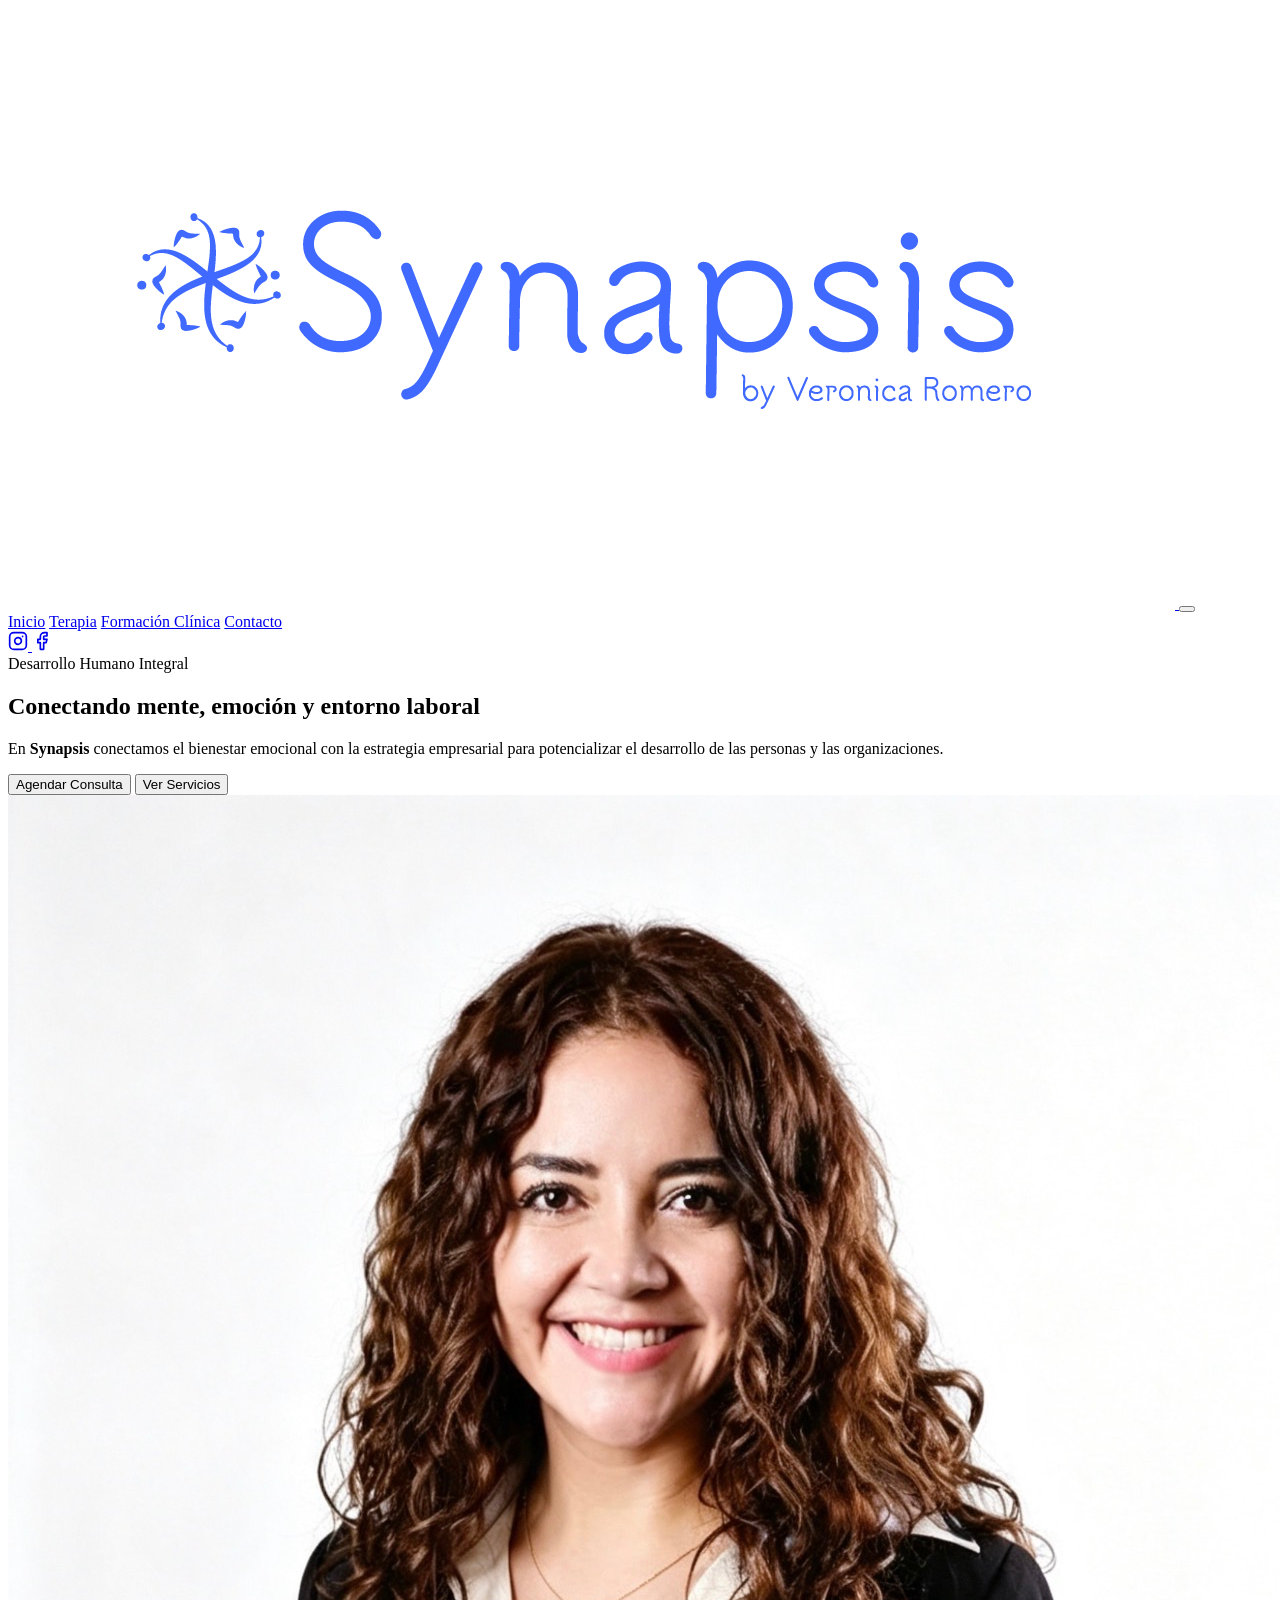
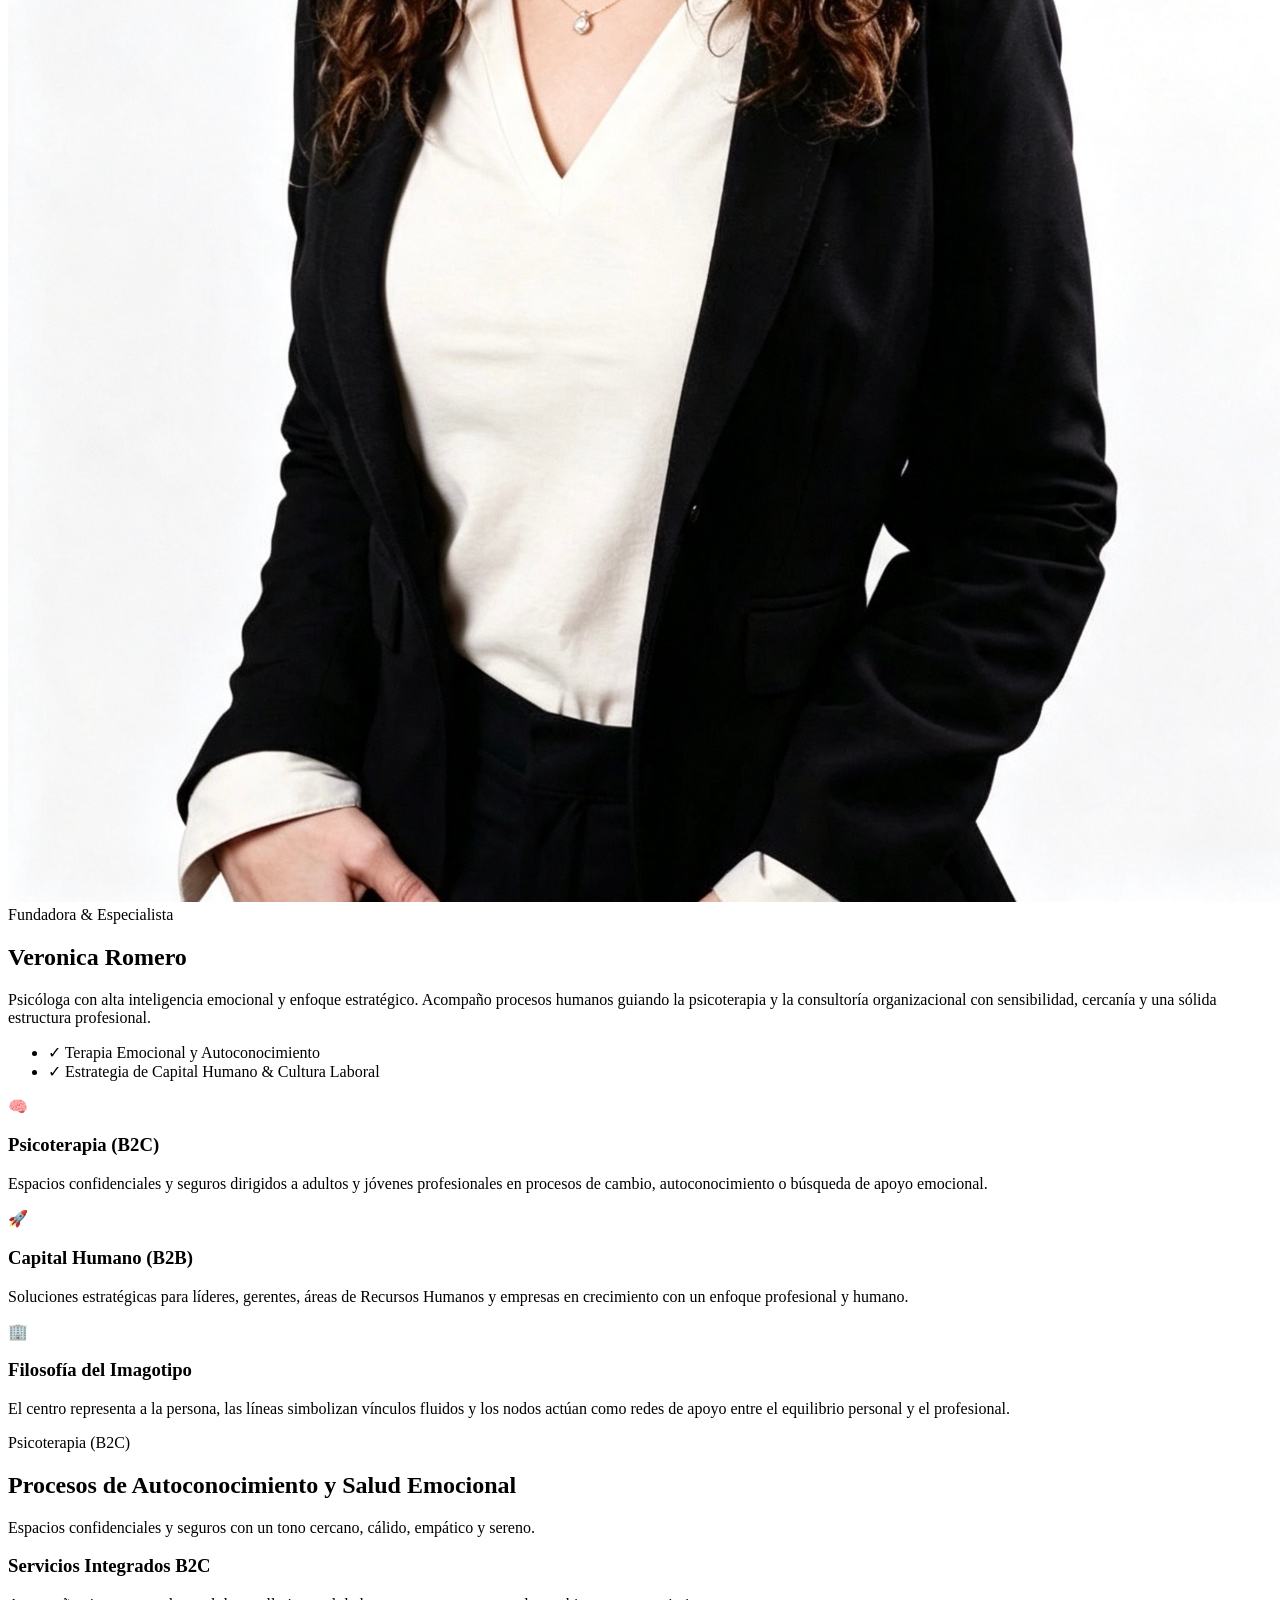
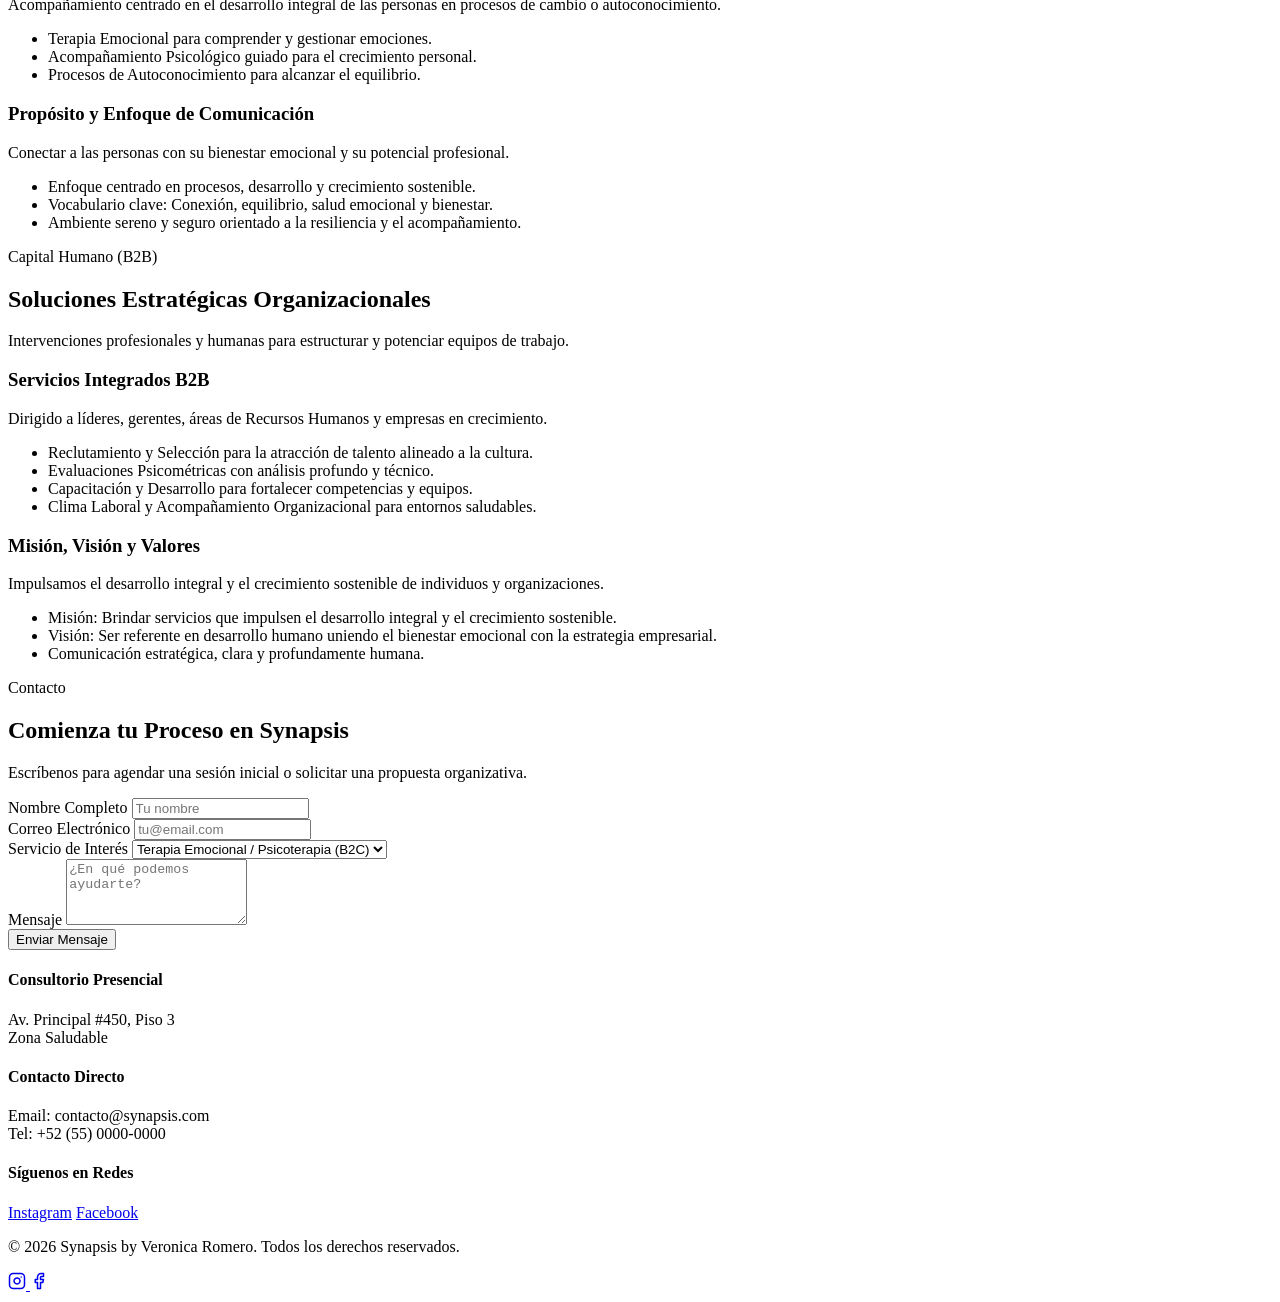
==== index.html @ 5d47bf12 "index.html V2.0" ====
<!DOCTYPE html>
<html lang="es">
<head>
  <meta charset="UTF-8">
  <meta name="viewport" content="width=device-width, initial-scale=1.0">
  <title>Synapsis by Veronica Romero | Psicología & Desarrollo Integral</title>
  <link rel="stylesheet" href="./css/styles.css">
  <link rel="preconnect" href="https://fonts.googleapis.com">
  <link rel="preconnect" href="https://fonts.gstatic.com" crossorigin>
  <link href="https://fonts.googleapis.com/css2?family=Plus+Jakarta+Sans:ital,wght@0,300;0,400;0,500;0,600;0,700;1,400&display=swap" rel="stylesheet">
</head>
<body>

  <!-- Header & Navigation -->
  <header class="navbar">
    <div class="container nav-container">
      <a href="#inicio" class="logo" data-page="inicio">
        <img src="Synapsis Logo.png" alt="Synapsis by Veronica Romero" class="logo-img">
      </a>

      <button class="menu-toggle" id="menuToggle" aria-label="Abrir Menú" aria-expanded="false">
        <span></span>
        <span></span>
        <span></span>
      </button>

      <nav class="nav-menu" id="navMenu">
        <a href="#inicio" class="nav-link active" data-page="inicio">Inicio</a>
        <a href="#terapia" class="nav-link" data-page="terapia">Terapia</a>
        <a href="#formacion-clinica" class="nav-link" data-page="formacion-clinica">Formación Clínica</a>
        <a href="#contacto" class="nav-link" data-page="contacto">Contacto</a>
      </nav>

      <div class="social-links">
        <a href="https://instagram.com" target="_blank" rel="noopener" aria-label="Instagram">
          <svg viewBox="0 0 24 24" width="20" height="20" stroke="currentColor" stroke-width="2" fill="none" stroke-linecap="round" stroke-linejoin="round"><rect x="2" y="2" width="20" height="20" rx="5" ry="5"></rect><path d="M16 11.37A4 4 0 1 1 12.63 8 4 4 0 0 1 16 11.37z"></path><line x1="17.5" y1="6.5" x2="17.51" y2="6.5"></line></svg>
        </a>
        <a href="https://facebook.com" target="_blank" rel="noopener" aria-label="Facebook">
          <svg viewBox="0 0 24 24" width="20" height="20" stroke="currentColor" stroke-width="2" fill="none" stroke-linecap="round" stroke-linejoin="round"><path d="M18 2h-3a5 5 0 0 0-5 5v3H7v4h3v8h4v-8h3l1-4h-4V7a1 1 0 0 1 1-1h3z"></path></svg>
        </a>
      </div>
    </div>
  </header>

  <main class="content-wrapper">

    <!-- HOME / INICIO -->
    <section id="inicio" class="page-section active">
      <div class="hero">
        <div class="container hero-content">
          <span class="badge">Desarrollo Humano Integral</span>
          <h1>Conectando mente, emoción y entorno laboral</h1>
          <p class="hero-subtext">
            En <strong>Synapsis</strong> conectamos el bienestar emocional con la estrategia empresarial para potencializar el desarrollo de las personas y las organizaciones.
          </p>
          <div class="hero-actions">
            <button class="btn btn-primary nav-trigger" data-page="contacto">Agendar Consulta</button>
            <button class="btn btn-secondary nav-trigger" data-page="terapia">Ver Servicios</button>
          </div>
        </div>
      </div>

      <!-- PROFILE CARD SECTION -->
      <div class="container profile-section">
        <div class="profile-card">
          <div class="profile-img-container">
            <img src="IMG_4152.jpg" alt="Veronica Romero - Founder & Psychologist" class="profile-img">
          </div>
          <div class="profile-info">
            <span class="profile-title">Fundadora & Especialista</span>
            <h2>Veronica Romero</h2>
            <p class="profile-bio">
              Psicóloga con alta inteligencia emocional y enfoque estratégico. Acompaño procesos humanos guiando la psicoterapia y la consultoría organizacional con sensibilidad, cercanía y una sólida estructura profesional.
            </p>
            <ul class="profile-highlights">
              <li><span class="check-icon">✓</span> Terapia Emocional y Autoconocimiento</li>
              <li><span class="check-icon">✓</span> Estrategia de Capital Humano & Cultura Laboral</li>
            </ul>
          </div>
        </div>
      </div>

      <div class="container feature-grid">
        <div class="card">
          <div class="card-icon">🧠</div>
          <h3>Psicoterapia (B2C)</h3>
          <p>Espacios confidenciales y seguros dirigidos a adultos y jóvenes profesionales en procesos de cambio, autoconocimiento o búsqueda de apoyo emocional.</p>
        </div>
        <div class="card">
          <div class="card-icon">🚀</div>
          <h3>Capital Humano (B2B)</h3>
          <p>Soluciones estratégicas para líderes, gerentes, áreas de Recursos Humanos y empresas en crecimiento con un enfoque profesional y humano.</p>
        </div>
        <div class="card">
          <div class="card-icon">🏢</div>
          <h3>Filosofía del Imagotipo</h3>
          <p>El centro representa a la persona, las líneas simbolizan vínculos fluidos y los nodos actúan como redes de apoyo entre el equilibrio personal y el profesional.</p>
        </div>
      </div>
    </section>

    <!-- TERAPIA -->
    <section id="terapia" class="page-section">
      <div class="container">
        <div class="section-header">
          <span class="badge">Psicoterapia (B2C)</span>
          <h2>Procesos de Autoconocimiento y Salud Emocional</h2>
          <p>Espacios confidenciales y seguros con un tono cercano, cálido, empático y sereno.</p>
        </div>

        <div class="services-list">
          <article class="service-card">
            <h3>Servicios Integrados B2C</h3>
            <p>Acompañamiento centrado en el desarrollo integral de las personas en procesos de cambio o autoconocimiento.</p>
            <ul>
              <li>Terapia Emocional para comprender y gestionar emociones.</li>
              <li>Acompañamiento Psicológico guiado para el crecimiento personal.</li>
              <li>Procesos de Autoconocimiento para alcanzar el equilibrio.</li>
            </ul>
          </article>

          <article class="service-card">
            <h3>Propósito y Enfoque de Comunicación</h3>
            <p>Conectar a las personas con su bienestar emocional y su potencial profesional.</p>
            <ul>
              <li>Enfoque centrado en procesos, desarrollo y crecimiento sostenible.</li>
              <li>Vocabulario clave: Conexión, equilibrio, salud emocional y bienestar.</li>
              <li>Ambiente sereno y seguro orientado a la resiliencia y el acompañamiento.</li>
            </ul>
          </article>
        </div>
      </div>
    </section>

    <!-- FORMACIÓN CLÍNICA -->
    <section id="formacion-clinica" class="page-section">
      <div class="container">
        <div class="section-header">
          <span class="badge">Capital Humano (B2B)</span>
          <h2>Soluciones Estratégicas Organizacionales</h2>
          <p>Intervenciones profesionales y humanas para estructurar y potenciar equipos de trabajo.</p>
        </div>

        <div class="grid-2">
          <div class="info-box">
            <h3>Servicios Integrados B2B</h3>
            <p>Dirigido a líderes, gerentes, áreas de Recursos Humanos y empresas en crecimiento.</p>
            <ul class="check-list">
              <li>Reclutamiento y Selección para la atracción de talento alineado a la cultura.</li>
              <li>Evaluaciones Psicométricas con análisis profundo y técnico.</li>
              <li>Capacitación y Desarrollo para fortalecer competencias y equipos.</li>
              <li>Clima Laboral y Acompañamiento Organizacional para entornos saludables.</li>
            </ul>
          </div>

          <div class="info-box">
            <h3>Misión, Visión y Valores</h3>
            <p>Impulsamos el desarrollo integral y el crecimiento sostenible de individuos y organizaciones.</p>
            <ul class="check-list">
              <li>Misión: Brindar servicios que impulsen el desarrollo integral y el crecimiento sostenible.</li>
              <li>Visión: Ser referente en desarrollo humano uniendo el bienestar emocional con la estrategia empresarial.</li>
              <li>Comunicación estratégica, clara y profundamente humana.</li>
            </ul>
          </div>
        </div>
      </div>
    </section>

    <!-- CONTACTO -->
    <section id="contacto" class="page-section">
      <div class="container">
        <div class="section-header">
          <span class="badge">Contacto</span>
          <h2>Comienza tu Proceso en Synapsis</h2>
          <p>Escríbenos para agendar una sesión inicial o solicitar una propuesta organizativa.</p>
        </div>

        <div class="contact-grid">
          <form class="contact-form" id="contactForm">
            <div class="form-group">
              <label for="name">Nombre Completo</label>
              <input type="text" id="name" required placeholder="Tu nombre">
            </div>
            <div class="form-group">
              <label for="email">Correo Electrónico</label>
              <input type="email" id="email" required placeholder="tu@email.com">
            </div>
            <div class="form-group">
              <label for="service">Servicio de Interés</label>
              <select id="service">
                <option value="terapia-emocional">Terapia Emocional / Psicoterapia (B2C)</option>
                <option value="acompanamiento-psicologico">Acompañamiento Psicológico</option>
                <option value="capital-humano">Capital Humano & Servicios B2B</option>
                <option value="capacitacion-desarrollo">Capacitación y Desarrollo</option>
              </select>
            </div>
            <div class="form-group">
              <label for="message">Mensaje</label>
              <textarea id="message" rows="4" required placeholder="¿En qué podemos ayudarte?"></textarea>
            </div>
            <button type="submit" class="btn btn-primary full-width">Enviar Mensaje</button>
            <div class="form-feedback" id="formFeedback"></div>
          </form>

          <div class="contact-info">
            <div class="info-card">
              <h4>Consultorio Presencial</h4>
              <p>Av. Principal #450, Piso 3<br>Zona Saludable</p>
            </div>
            <div class="info-card">
              <h4>Contacto Directo</h4>
              <p>Email: contacto@synapsis.com<br>Tel: +52 (55) 0000-0000</p>
            </div>
            <div class="info-card">
              <h4>Síguenos en Redes</h4>
              <div class="social-links-inline">
                <a href="https://instagram.com" target="_blank" rel="noopener">Instagram</a>
                <a href="https://facebook.com" target="_blank" rel="noopener">Facebook</a>
              </div>
            </div>
          </div>
        </div>
      </div>
    </section>

  </main>

  <!-- Footer -->
  <footer class="footer">
    <div class="container footer-content">
      <p>&copy; 2026 Synapsis by Veronica Romero. Todos los derechos reservados.</p>
      <div class="social-links">
        <a href="https://instagram.com" target="_blank" rel="noopener" aria-label="Instagram">
          <svg viewBox="0 0 24 24" width="18" height="18" stroke="currentColor" stroke-width="2" fill="none" stroke-linecap="round" stroke-linejoin="round"><rect x="2" y="2" width="20" height="20" rx="5" ry="5"></rect><path d="M16 11.37A4 4 0 1 1 12.63 8 4 4 0 0 1 16 11.37z"></path><line x1="17.5" y1="6.5" x2="17.51" y2="6.5"></line></svg>
        </a>
        <a href="https://facebook.com" target="_blank" rel="noopener" aria-label="Facebook">
          <svg viewBox="0 0 24 24" width="18" height="18" stroke="currentColor" stroke-width="2" fill="none" stroke-linecap="round" stroke-linejoin="round"><path d="M18 2h-3a5 5 0 0 0-5 5v3H7v4h3v8h4v-8h3l1-4h-4V7a1 1 0 0 1 1-1h3z"></path></svg>
        </a>
      </div>
    </div>
  </footer>

  <script src="script.js"></script>
</body>
</html>
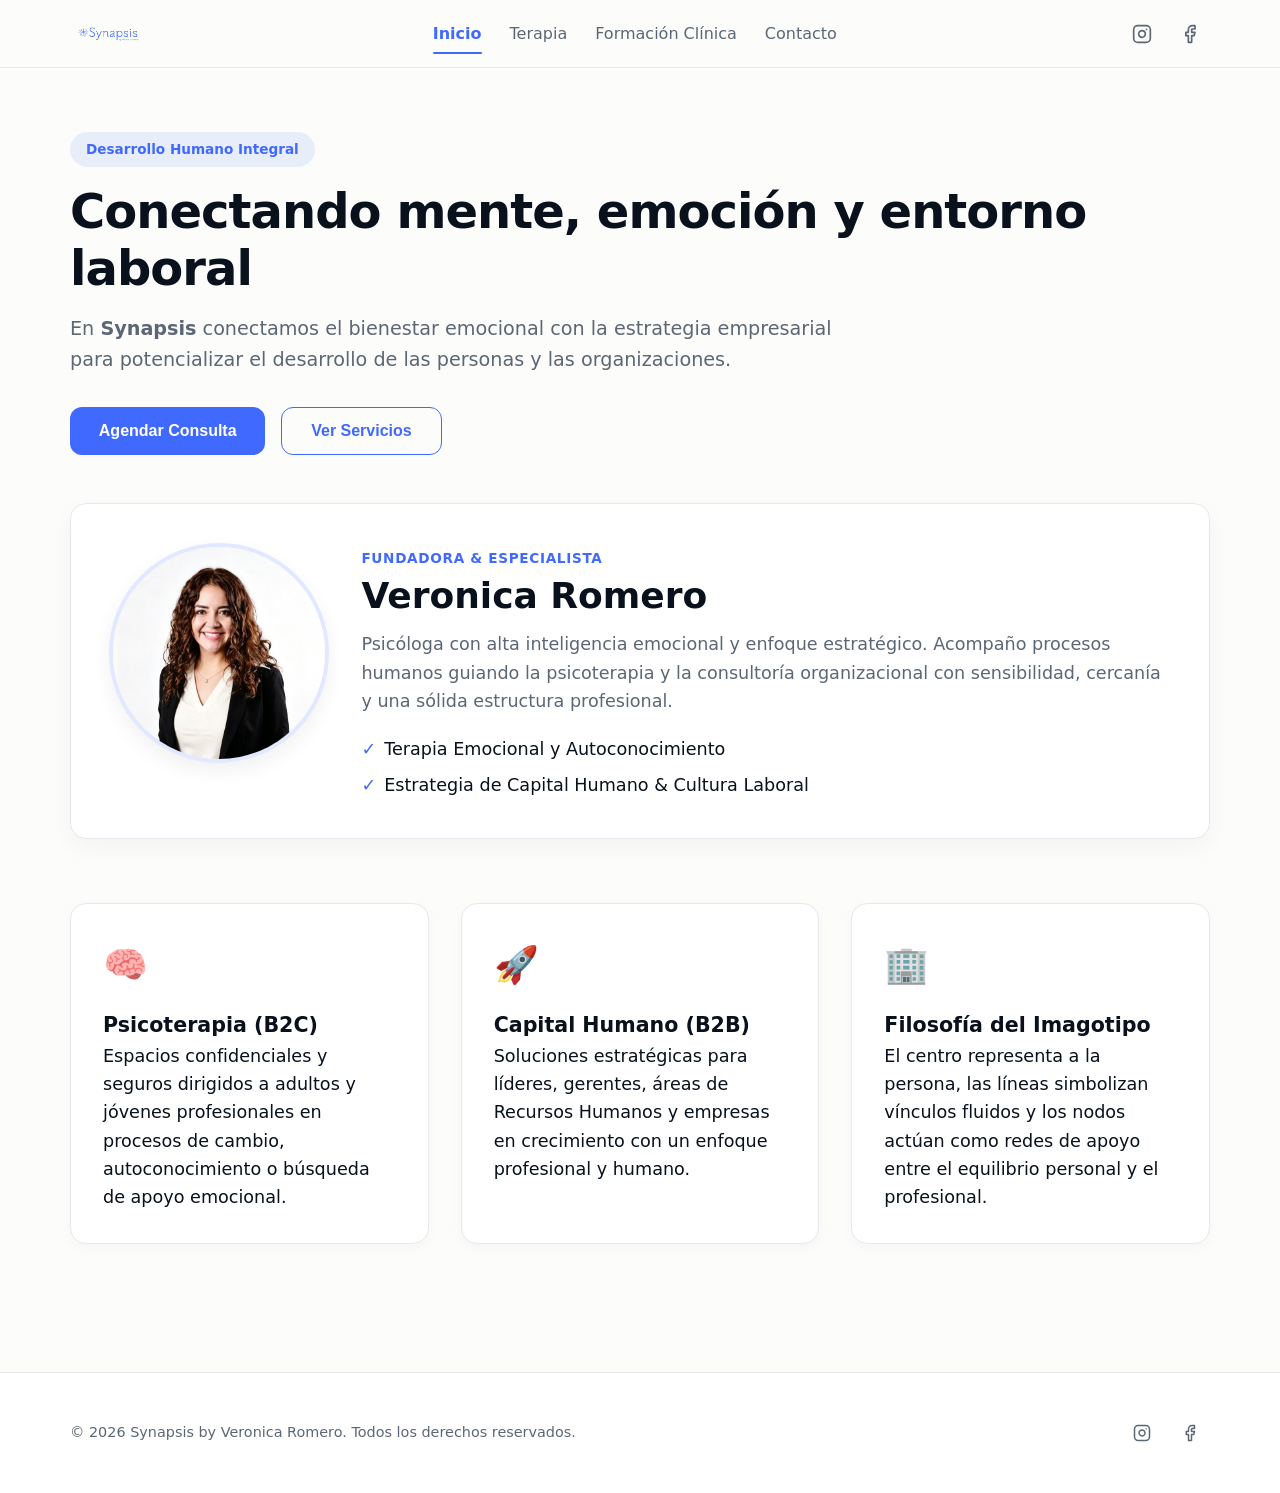
==== commit fce8e406: "index.html V2.1" ====
--- a/index.html
+++ b/index.html
@@ -4,7 +4,7 @@
   <meta charset="UTF-8">
   <meta name="viewport" content="width=device-width, initial-scale=1.0">
   <title>Synapsis by Veronica Romero | Psicología & Desarrollo Integral</title>
-  <link rel="stylesheet" href="./css/styles.css">
+  <link rel="stylesheet" href="styles.css">
   <link rel="preconnect" href="https://fonts.googleapis.com">
   <link rel="preconnect" href="https://fonts.gstatic.com" crossorigin>
   <link href="https://fonts.googleapis.com/css2?family=Plus+Jakarta+Sans:ital,wght@0,300;0,400;0,500;0,600;0,700;1,400&display=swap" rel="stylesheet">
@@ -15,7 +15,7 @@
   <header class="navbar">
     <div class="container nav-container">
       <a href="#inicio" class="logo" data-page="inicio">
-        <img src="Synapsis Logo.png" alt="Synapsis by Veronica Romero" class="logo-img">
+        <img src="./Synapsis Logo.png" alt="Synapsis by Veronica Romero" class="logo-img">
       </a>
 
       <button class="menu-toggle" id="menuToggle" aria-label="Abrir Menú" aria-expanded="false">
--- a/styles.css
+++ b/styles.css
@@ -0,0 +1,548 @@
+:root {
+  /* Brand Palette from Identity Manual & Logo */
+  --color-primary: #4069FF;        /* Light Royal Blue */
+  --color-primary-hover: #2B50E0;
+  --color-secondary: #8FA8FF;      /* Azul Sereno */
+  --color-accent: #FF5B6D;         /* Coral Humano */
+  --bg-main: #FCFCFA;             /* Blanco Marfil Suave */
+  --bg-surface: #FFFFFF;
+  --text-dark: #08111C;           /* Navy Profundo */
+  --text-muted: #5C6775;
+  --border-light: #E6E8EC;
+  
+  --radius-sm: 8px;
+  --radius-md: 12px;
+  --radius-lg: 16px;
+  --transition: all 0.3s cubic-bezier(0.4, 0, 0.2, 1);
+
+  /* Fluid Typography & Spacing */
+  --space-sm: clamp(0.75rem, 2vw, 1rem);
+  --space-md: clamp(1.25rem, 3vw, 2rem);
+  --space-lg: clamp(2rem, 5vw, 4rem);
+  --font-h1: clamp(1.85rem, 4vw + 1rem, 3rem);
+  --font-h2: clamp(1.5rem, 3vw + 0.5rem, 2.25rem);
+  --font-body: clamp(0.95rem, 1vw + 0.5rem, 1.1rem);
+}
+
+* {
+  box-sizing: border-box;
+  margin: 0;
+  padding: 0;
+}
+
+html {
+  scroll-behavior: smooth;
+  -webkit-text-size-adjust: 100%;
+}
+
+body {
+  font-family: 'Plus Jakarta Sans', system-ui, -apple-system, sans-serif;
+  background-color: var(--bg-main);
+  color: var(--text-dark);
+  font-size: var(--font-body);
+  line-height: 1.6;
+  overflow-x: hidden;
+}
+
+.container {
+  width: min(90%, 1140px);
+  margin-inline: auto;
+}
+
+/* Navbar & Brand Header */
+.navbar {
+  position: sticky;
+  top: 0;
+  background-color: rgba(252, 252, 250, 0.94);
+  backdrop-filter: blur(12px);
+  -webkit-backdrop-filter: blur(12px);
+  border-bottom: 1px solid var(--border-light);
+  z-index: 1000;
+  padding: 0.85rem 0;
+}
+
+.nav-container {
+  display: flex;
+  align-items: center;
+  justify-content: space-between;
+  gap: 1rem;
+}
+
+.logo {
+  display: flex;
+  align-items: center;
+  text-decoration: none;
+}
+
+.logo-img {
+  height: 40px;
+  width: auto;
+  object-fit: contain;
+  transition: var(--transition);
+}
+
+.logo-img:hover {
+  opacity: 0.9;
+}
+
+.nav-menu {
+  display: flex;
+  gap: 1.75rem;
+}
+
+.nav-link {
+  text-decoration: none;
+  color: var(--text-muted);
+  font-weight: 500;
+  font-size: 1rem;
+  padding: 0.25rem 0;
+  transition: var(--transition);
+  position: relative;
+}
+
+.nav-link:hover,
+.nav-link.active {
+  color: var(--color-primary);
+  font-weight: 600;
+}
+
+.nav-link.active::after {
+  content: '';
+  position: absolute;
+  bottom: -4px;
+  left: 0;
+  width: 100%;
+  height: 2px;
+  background-color: var(--color-primary);
+  border-radius: 2px;
+}
+
+.social-links {
+  display: flex;
+  align-items: center;
+  gap: 0.5rem;
+}
+
+.social-links a {
+  display: inline-flex;
+  align-items: center;
+  justify-content: center;
+  min-width: 40px;
+  min-height: 40px;
+  color: var(--text-muted);
+  border-radius: 50%;
+  transition: var(--transition);
+}
+
+.social-links a:hover {
+  color: var(--color-primary);
+  background-color: rgba(64, 105, 255, 0.08);
+}
+
+/* Mobile Hamburger Toggle */
+.menu-toggle {
+  display: none;
+  flex-direction: column;
+  justify-content: center;
+  gap: 5px;
+  min-width: 44px;
+  min-height: 44px;
+  background: none;
+  border: none;
+  cursor: pointer;
+  padding: 8px;
+  border-radius: var(--radius-sm);
+  z-index: 1001;
+  margin-left: auto; /* Pushes the menu toggle to the far right */
+}
+
+.menu-toggle span {
+  width: 22px;
+  height: 2px;
+  background-color: var(--text-dark);
+  transition: var(--transition);
+}
+
+.menu-toggle.open span:nth-child(1) {
+  transform: translateY(7px) rotate(45deg);
+}
+
+.menu-toggle.open span:nth-child(2) {
+  opacity: 0;
+}
+
+.menu-toggle.open span:nth-child(3) {
+  transform: translateY(-7px) rotate(-45deg);
+}
+
+/* Single Page Sections Switch */
+.page-section {
+  display: none;
+  padding: var(--space-lg) 0;
+  animation: fadeIn 0.4s cubic-bezier(0.4, 0, 0.2, 1) forwards;
+}
+
+.page-section.active {
+  display: block;
+}
+
+@keyframes fadeIn {
+  from { opacity: 0; transform: translateY(12px); }
+  to { opacity: 1; transform: translateY(0); }
+}
+
+/* Hero & Badges */
+.badge {
+  display: inline-block;
+  background-color: rgba(64, 105, 255, 0.1);
+  color: var(--color-primary);
+  font-size: 0.85rem;
+  font-weight: 600;
+  padding: 0.4rem 1rem;
+  border-radius: 20px;
+  margin-bottom: 1rem;
+}
+
+h1 {
+  font-size: var(--font-h1);
+  line-height: 1.2;
+  margin-bottom: 1rem;
+  color: var(--text-dark);
+  letter-spacing: -0.02em;
+}
+
+h2 {
+  font-size: var(--font-h2);
+  line-height: 1.25;
+  margin-bottom: 0.5rem;
+  color: var(--text-dark);
+}
+
+.hero-subtext {
+  font-size: clamp(1rem, 1.5vw, 1.2rem);
+  color: var(--text-muted);
+  max-width: 65ch;
+  margin-bottom: 2rem;
+}
+
+.hero-actions {
+  display: flex;
+  gap: 1rem;
+  flex-wrap: wrap;
+}
+
+/* Action Buttons */
+.btn {
+  display: inline-flex;
+  align-items: center;
+  justify-content: center;
+  min-height: 48px;
+  padding: 0.8rem 1.8rem;
+  border-radius: var(--radius-md);
+  font-weight: 600;
+  font-size: 1rem;
+  cursor: pointer;
+  border: none;
+  transition: var(--transition);
+  text-decoration: none;
+}
+
+.btn-primary {
+  background-color: var(--color-primary);
+  color: #FFFFFF;
+}
+
+.btn-primary:hover {
+  background-color: var(--color-primary-hover);
+  transform: translateY(-2px);
+  box-shadow: 0 6px 16px rgba(64, 105, 255, 0.25);
+}
+
+.btn-secondary {
+  background-color: transparent;
+  color: var(--color-primary);
+  border: 1.5px solid var(--color-primary);
+}
+
+.btn-secondary:hover {
+  background-color: rgba(64, 105, 255, 0.08);
+}
+
+/* Profile Card Styling */
+.profile-section {
+  margin-top: 3rem;
+}
+
+.profile-card {
+  background: var(--bg-surface);
+  border: 1px solid var(--border-light);
+  border-radius: var(--radius-lg);
+  padding: clamp(1.5rem, 3vw, 2.5rem);
+  display: flex;
+  flex-direction: column;
+  align-items: center;
+  gap: 2rem;
+  box-shadow: 0 8px 24px rgba(8, 17, 28, 0.04);
+  transition: var(--transition);
+}
+
+.profile-card:hover {
+  box-shadow: 0 12px 32px rgba(8, 17, 28, 0.07);
+}
+
+.profile-img-container {
+  width: 220px;
+  height: 220px;
+  flex-shrink: 0;
+  border-radius: 50%;
+  overflow: hidden;
+  border: 4px solid rgba(64, 105, 255, 0.15);
+  box-shadow: 0 8px 20px rgba(0, 0, 0, 0.06);
+}
+
+.profile-img {
+  width: 100%;
+  height: 100%;
+  object-fit: cover;
+  object-position: top center;
+}
+
+.profile-info {
+  flex: 1;
+}
+
+.profile-title {
+  display: inline-block;
+  font-size: 0.85rem;
+  font-weight: 700;
+  color: var(--color-primary);
+  text-transform: uppercase;
+  letter-spacing: 0.05em;
+  margin-bottom: 0.25rem;
+}
+
+.profile-info h2 {
+  margin-bottom: 0.75rem;
+}
+
+.profile-bio {
+  color: var(--text-muted);
+  margin-bottom: 1.25rem;
+  line-height: 1.6;
+}
+
+.profile-highlights {
+  list-style: none;
+  display: flex;
+  flex-direction: column;
+  gap: 0.5rem;
+}
+
+.profile-highlights li {
+  display: flex;
+  align-items: center;
+  gap: 0.5rem;
+  font-weight: 500;
+  color: var(--text-dark);
+}
+
+.check-icon {
+  color: var(--color-primary);
+  font-weight: 700;
+}
+
+/* Component Grids & Cards */
+.feature-grid, .grid-2 {
+  display: grid;
+  grid-template-columns: repeat(auto-fit, minmax(280px, 1fr));
+  gap: var(--space-md);
+  margin-top: var(--space-lg);
+}
+
+.card, .info-box, .service-card {
+  background-color: var(--bg-surface);
+  border: 1px solid var(--border-light);
+  border-radius: var(--radius-lg);
+  padding: clamp(1.25rem, 3vw, 2rem);
+  transition: var(--transition);
+  box-shadow: 0 4px 12px rgba(8, 17, 28, 0.03);
+}
+
+.card:hover, .service-card:hover {
+  box-shadow: 0 12px 24px rgba(8, 17, 28, 0.06);
+  transform: translateY(-2px);
+}
+
+.card-icon {
+  font-size: 2.25rem;
+  margin-bottom: 1rem;
+}
+
+.services-list {
+  display: flex;
+  flex-direction: column;
+  gap: 1.5rem;
+  margin-top: 2rem;
+}
+
+.service-card ul, .check-list {
+  margin-top: 1rem;
+  padding-left: 1.25rem;
+  color: var(--text-muted);
+}
+
+.service-card li, .check-list li {
+  margin-bottom: 0.5rem;
+}
+
+/* Contact Grid & Form UI */
+.contact-grid {
+  display: grid;
+  grid-template-columns: 1fr;
+  gap: var(--space-md);
+  margin-top: 2rem;
+}
+
+.contact-form {
+  background: var(--bg-surface);
+  padding: clamp(1.25rem, 3vw, 2.25rem);
+  border-radius: var(--radius-lg);
+  border: 1px solid var(--border-light);
+  box-shadow: 0 4px 12px rgba(8, 17, 28, 0.03);
+}
+
+.form-group {
+  margin-bottom: 1.25rem;
+}
+
+.form-group label {
+  display: block;
+  font-size: 0.9rem;
+  font-weight: 600;
+  margin-bottom: 0.4rem;
+}
+
+.form-group input,
+.form-group select,
+.form-group textarea {
+  width: 100%;
+  padding: 0.85rem 1rem;
+  border: 1px solid var(--border-light);
+  border-radius: var(--radius-sm);
+  font-family: inherit;
+  font-size: 16px;
+  background-color: var(--bg-main);
+  transition: var(--transition);
+}
+
+.form-group input:focus,
+.form-group select:focus,
+.form-group textarea:focus {
+  outline: none;
+  border-color: var(--color-primary);
+  background-color: #FFFFFF;
+  box-shadow: 0 0 0 3px rgba(64, 105, 255, 0.15);
+}
+
+.full-width {
+  width: 100%;
+}
+
+.form-feedback {
+  margin-top: 1rem;
+  font-size: 0.95rem;
+  font-weight: 500;
+}
+
+.info-card {
+  background-color: var(--bg-surface);
+  padding: 1.5rem;
+  border-radius: var(--radius-md);
+  border: 1px solid var(--border-light);
+  margin-bottom: 1.25rem;
+}
+
+.info-card h4 {
+  color: var(--color-primary);
+  margin-bottom: 0.5rem;
+}
+
+.social-links-inline {
+  display: flex;
+  gap: 1.25rem;
+  margin-top: 0.5rem;
+}
+
+.social-links-inline a {
+  color: var(--color-primary);
+  text-decoration: none;
+  font-weight: 600;
+}
+
+/* Footer */
+.footer {
+  border-top: 1px solid var(--border-light);
+  padding: 2.5rem 0;
+  margin-top: var(--space-lg);
+  background-color: var(--bg-surface);
+}
+
+.footer-content {
+  display: flex;
+  flex-direction: column;
+  align-items: center;
+  gap: 1.25rem;
+  text-align: center;
+  font-size: 0.9rem;
+  color: var(--text-muted);
+}
+
+/* Responsive Media Queries */
+@media (min-width: 768px) {
+  .profile-card {
+    flex-direction: row;
+    align-items: flex-start;
+  }
+}
+
+@media (max-width: 899px) {
+  .menu-toggle {
+    display: flex;
+  }
+
+  /* Hide header social icons on mobile viewports so button goes all the way right */
+  .nav-container .social-links {
+    display: none;
+  }
+
+  .nav-menu {
+    position: fixed;
+    top: 0;
+    right: -100%;
+    width: 80%;
+    max-width: 320px;
+    height: 100vh;
+    background-color: var(--bg-surface);
+    box-shadow: -10px 0 30px rgba(0, 0, 0, 0.08);
+    flex-direction: column;
+    padding: 5rem 2rem 2rem;
+    gap: 1.25rem;
+    transition: right 0.35s cubic-bezier(0.4, 0, 0.2, 1);
+  }
+
+  .nav-menu.open {
+    right: 0;
+  }
+}
+
+@media (min-width: 900px) {
+  .contact-grid {
+    grid-template-columns: 3fr 2fr;
+  }
+
+  .footer-content {
+    flex-direction: row;
+    justify-content: space-between;
+    text-align: left;
+  }
+}
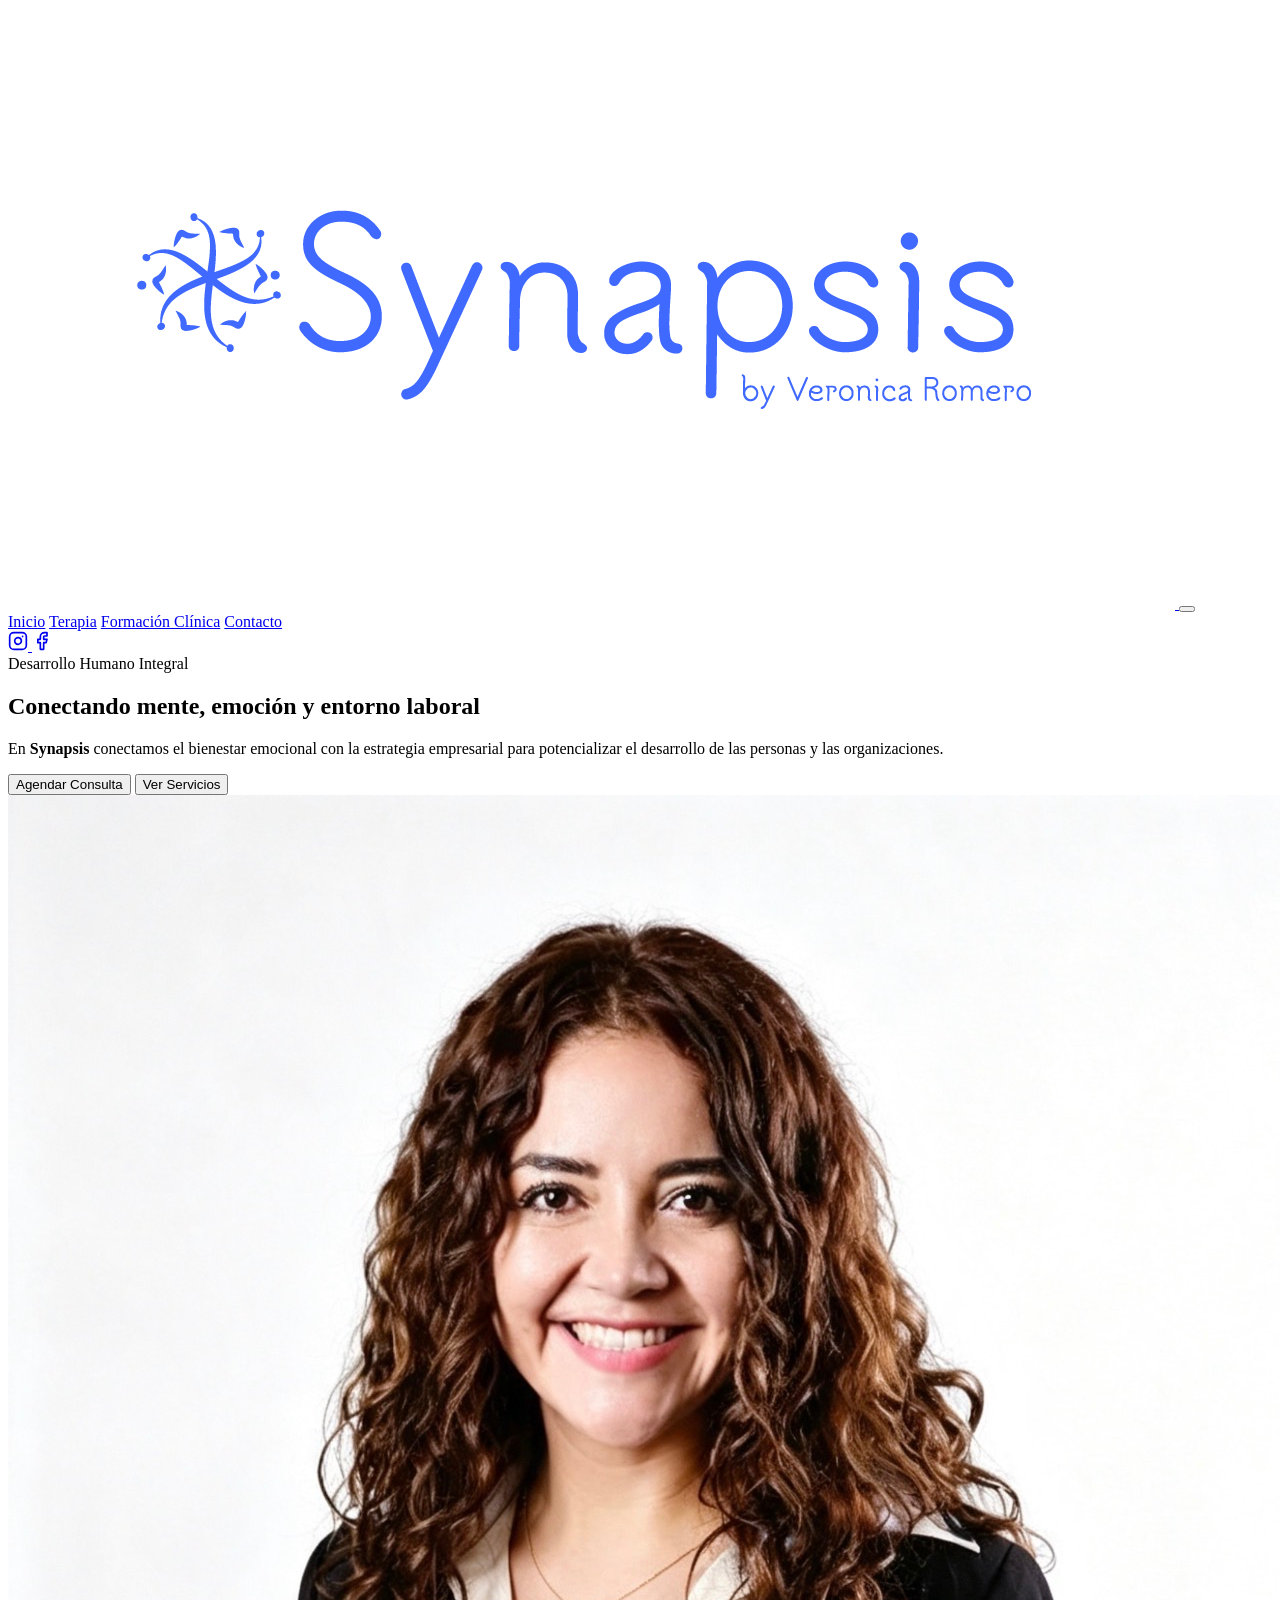
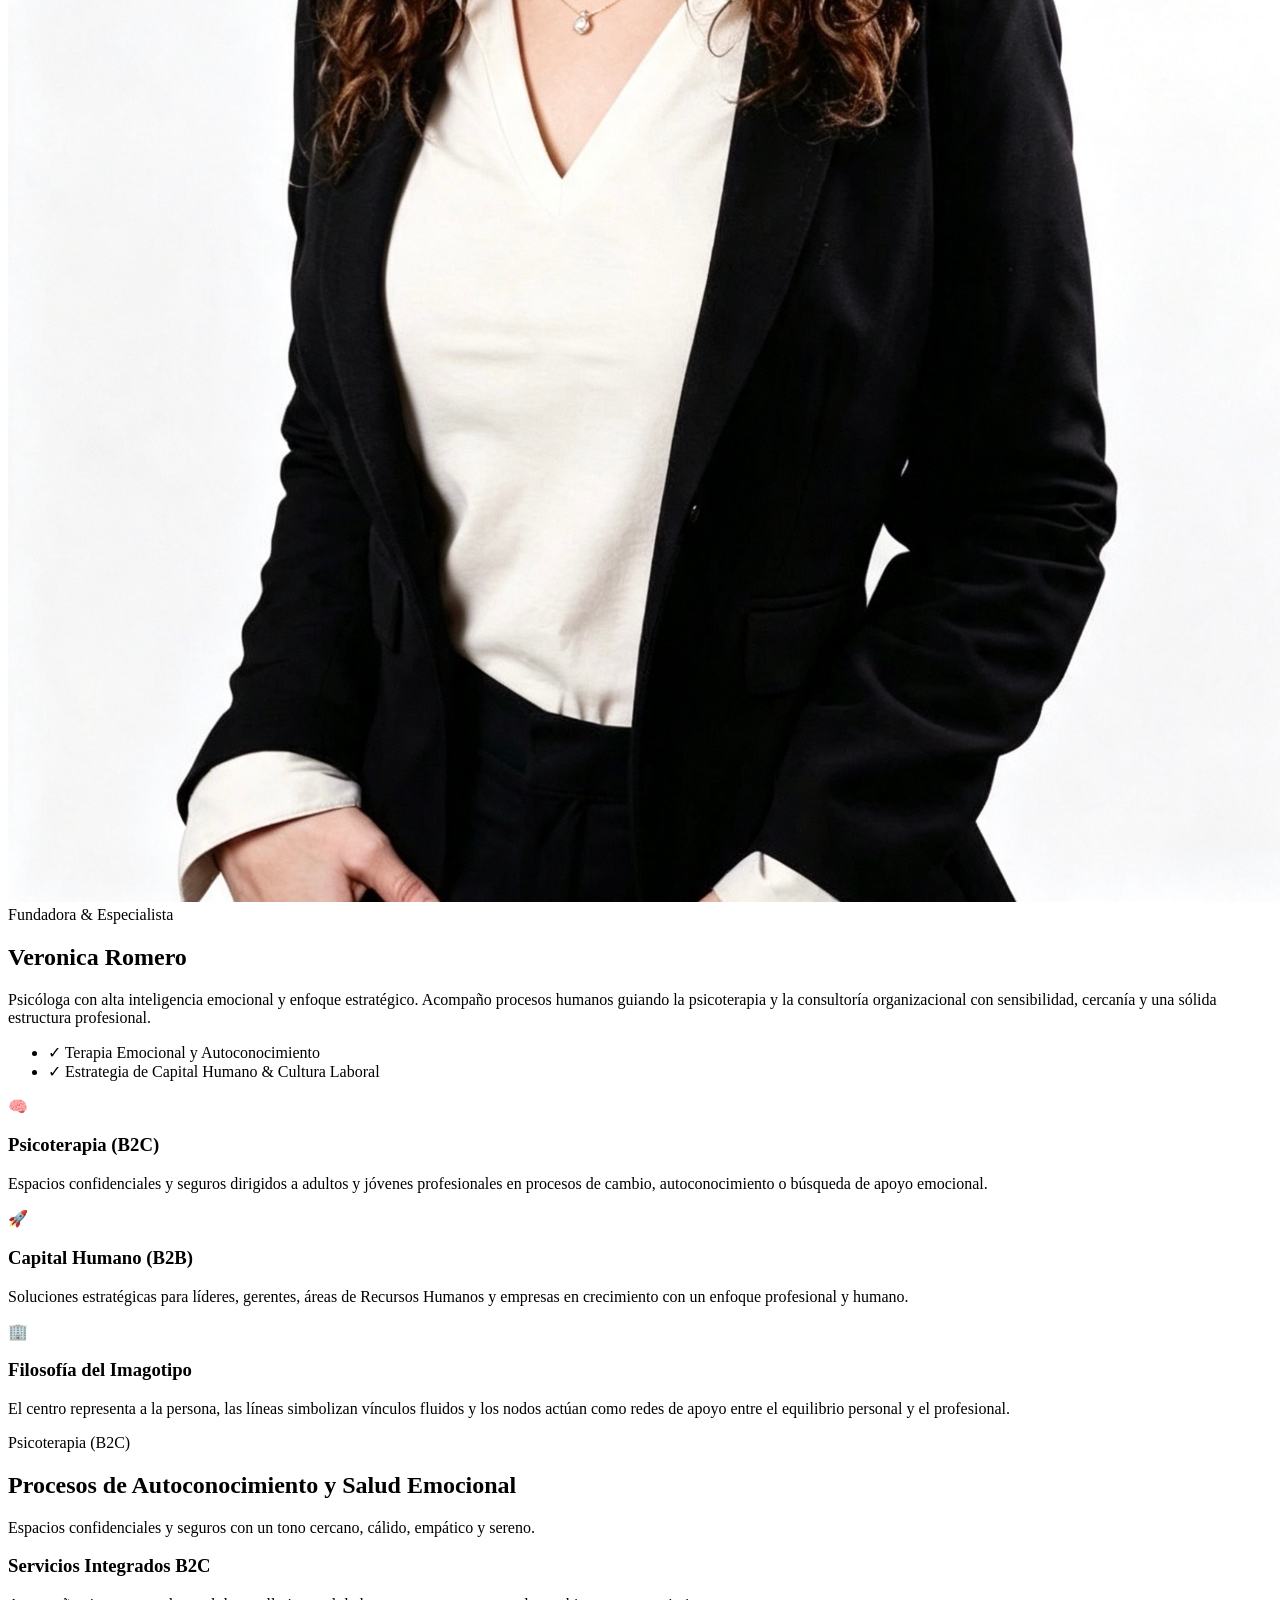
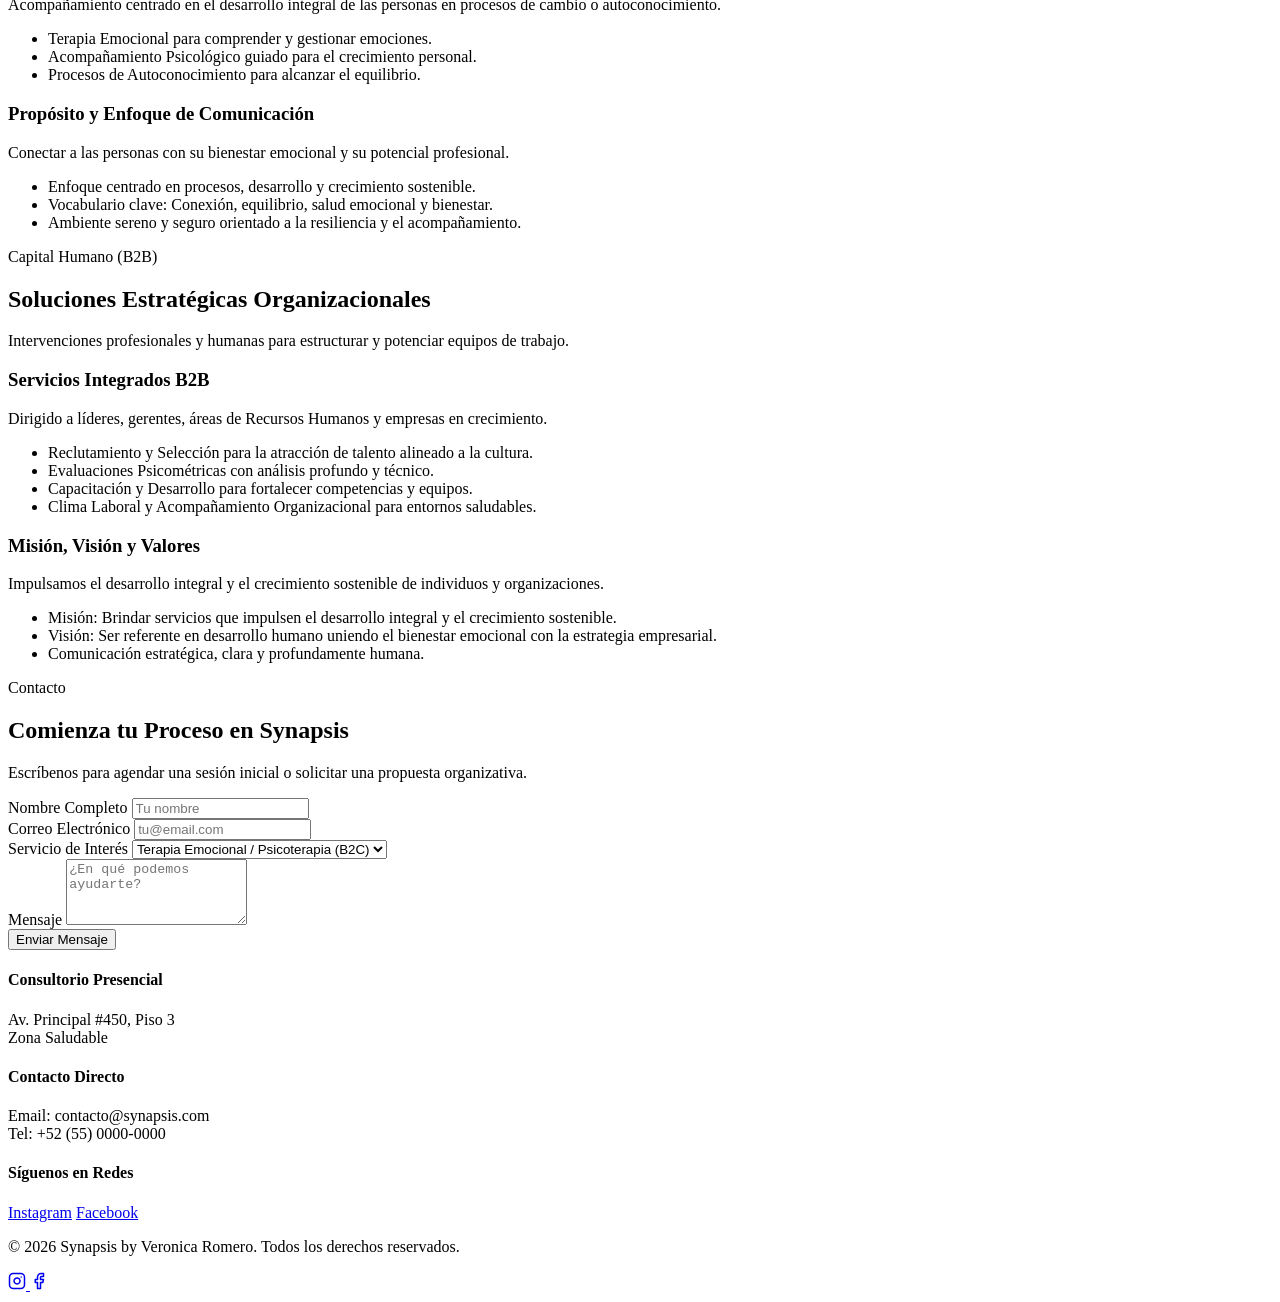
==== commit 24faf122: "Add files via upload" ====
--- a/index.html
+++ b/index.html
@@ -4,7 +4,7 @@
   <meta charset="UTF-8">
   <meta name="viewport" content="width=device-width, initial-scale=1.0">
   <title>Synapsis by Veronica Romero | Psicología & Desarrollo Integral</title>
-  <link rel="stylesheet" href="styles.css">
+  <link rel="stylesheet" href="./css/styles.css">
   <link rel="preconnect" href="https://fonts.googleapis.com">
   <link rel="preconnect" href="https://fonts.gstatic.com" crossorigin>
   <link href="https://fonts.googleapis.com/css2?family=Plus+Jakarta+Sans:ital,wght@0,300;0,400;0,500;0,600;0,700;1,400&display=swap" rel="stylesheet">
@@ -64,7 +64,7 @@
       <div class="container profile-section">
         <div class="profile-card">
           <div class="profile-img-container">
-            <img src="IMG_4152.jpg" alt="Veronica Romero - Founder & Psychologist" class="profile-img">
+            <img src="./IMG_4152.jpg" alt="Veronica Romero - Founder & Psychologist" class="profile-img">
           </div>
           <div class="profile-info">
             <span class="profile-title">Fundadora & Especialista</span>
@@ -240,6 +240,6 @@
     </div>
   </footer>
 
-  <script src="script.js"></script>
+  <script src="./js/script.js"></script>
 </body>
-</html>
+</html>
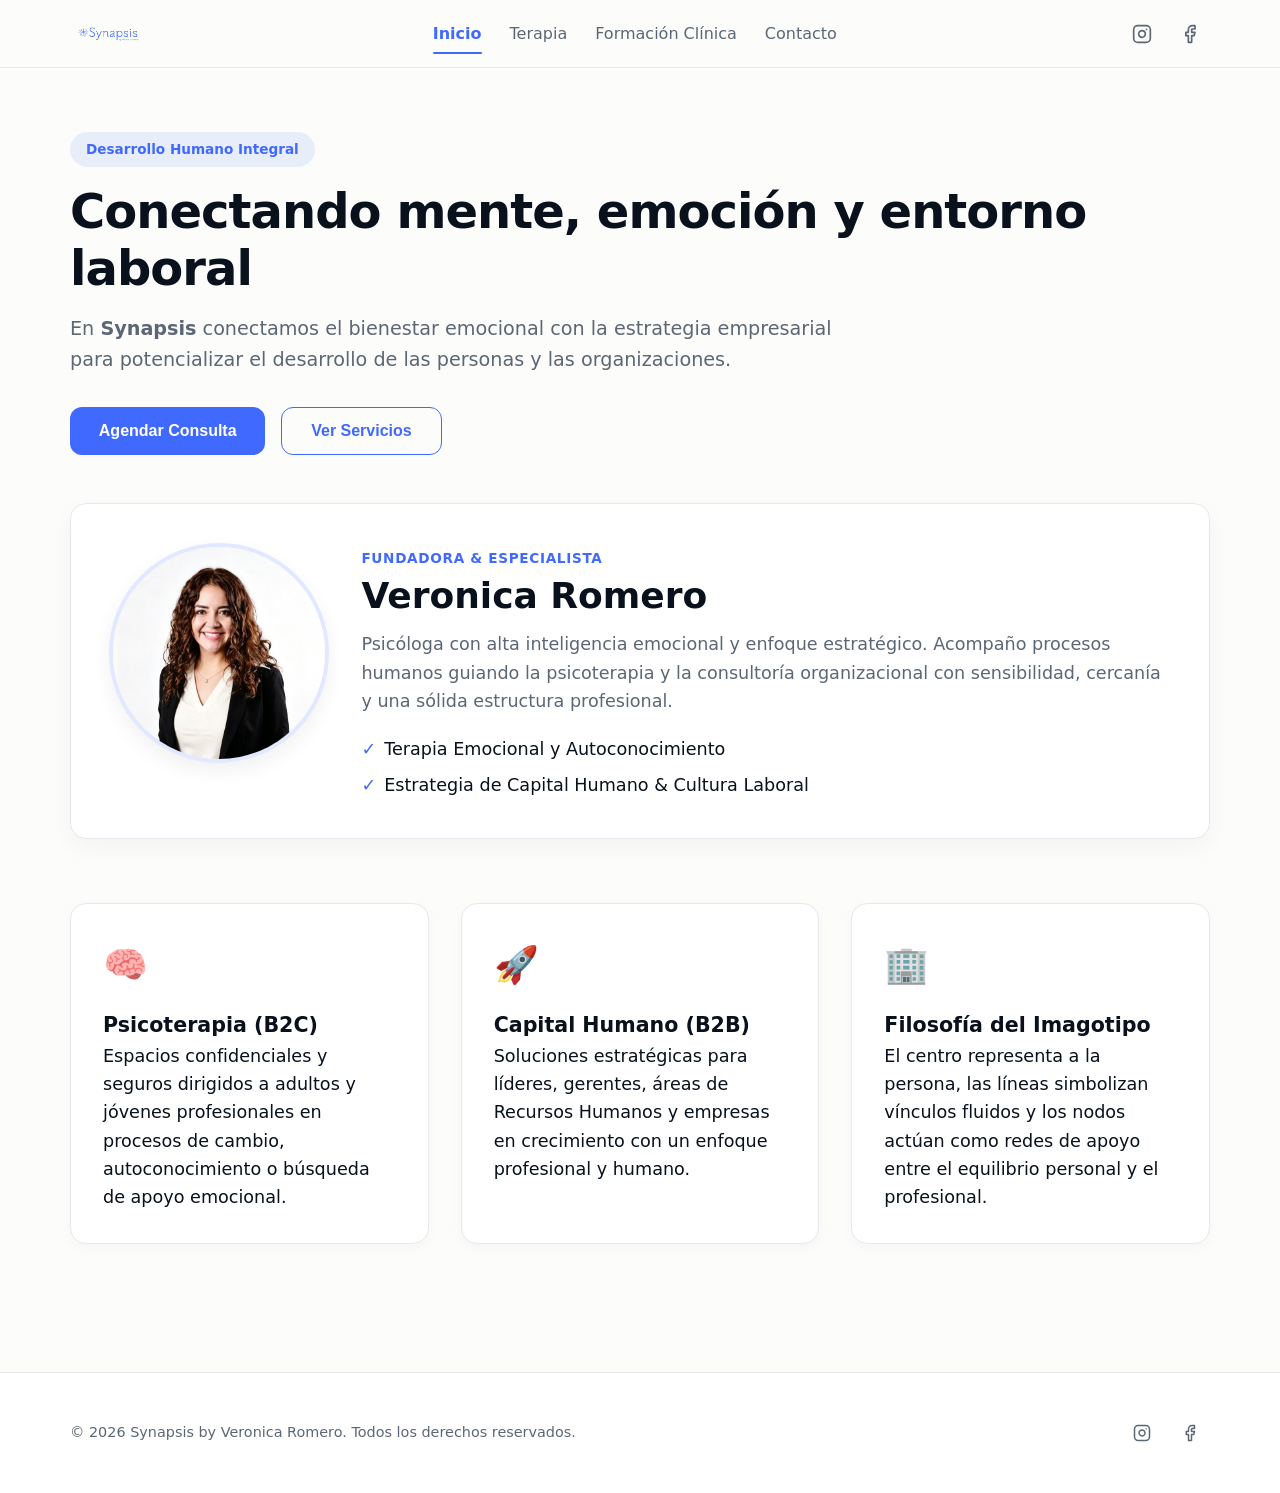
==== commit 8b026957: "Update index.html" ====
--- a/index.html
+++ b/index.html
@@ -4,7 +4,7 @@
   <meta charset="UTF-8">
   <meta name="viewport" content="width=device-width, initial-scale=1.0">
   <title>Synapsis by Veronica Romero | Psicología & Desarrollo Integral</title>
-  <link rel="stylesheet" href="./css/styles.css">
+  <link rel="stylesheet" href="styles.css">
   <link rel="preconnect" href="https://fonts.googleapis.com">
   <link rel="preconnect" href="https://fonts.gstatic.com" crossorigin>
   <link href="https://fonts.googleapis.com/css2?family=Plus+Jakarta+Sans:ital,wght@0,300;0,400;0,500;0,600;0,700;1,400&display=swap" rel="stylesheet">
@@ -15,7 +15,7 @@
   <header class="navbar">
     <div class="container nav-container">
       <a href="#inicio" class="logo" data-page="inicio">
-        <img src="./Synapsis Logo.png" alt="Synapsis by Veronica Romero" class="logo-img">
+        <img src="Synapsis Logo.png" alt="Synapsis by Veronica Romero" class="logo-img">
       </a>
 
       <button class="menu-toggle" id="menuToggle" aria-label="Abrir Menú" aria-expanded="false">
@@ -64,7 +64,7 @@
       <div class="container profile-section">
         <div class="profile-card">
           <div class="profile-img-container">
-            <img src="./IMG_4152.jpg" alt="Veronica Romero - Founder & Psychologist" class="profile-img">
+            <img src="IMG_4152.jpg" alt="Veronica Romero - Founder & Psychologist" class="profile-img">
           </div>
           <div class="profile-info">
             <span class="profile-title">Fundadora & Especialista</span>
@@ -240,6 +240,6 @@
     </div>
   </footer>
 
-  <script src="./js/script.js"></script>
+  <script src="script.js"></script>
 </body>
-</html>+</html>
--- a/styles.css
+++ b/styles.css
@@ -0,0 +1,548 @@
+:root {
+  /* Brand Palette from Identity Manual & Logo */
+  --color-primary: #4069FF;        /* Light Royal Blue */
+  --color-primary-hover: #2B50E0;
+  --color-secondary: #8FA8FF;      /* Azul Sereno */
+  --color-accent: #FF5B6D;         /* Coral Humano */
+  --bg-main: #FCFCFA;             /* Blanco Marfil Suave */
+  --bg-surface: #FFFFFF;
+  --text-dark: #08111C;           /* Navy Profundo */
+  --text-muted: #5C6775;
+  --border-light: #E6E8EC;
+  
+  --radius-sm: 8px;
+  --radius-md: 12px;
+  --radius-lg: 16px;
+  --transition: all 0.3s cubic-bezier(0.4, 0, 0.2, 1);
+
+  /* Fluid Typography & Spacing */
+  --space-sm: clamp(0.75rem, 2vw, 1rem);
+  --space-md: clamp(1.25rem, 3vw, 2rem);
+  --space-lg: clamp(2rem, 5vw, 4rem);
+  --font-h1: clamp(1.85rem, 4vw + 1rem, 3rem);
+  --font-h2: clamp(1.5rem, 3vw + 0.5rem, 2.25rem);
+  --font-body: clamp(0.95rem, 1vw + 0.5rem, 1.1rem);
+}
+
+* {
+  box-sizing: border-box;
+  margin: 0;
+  padding: 0;
+}
+
+html {
+  scroll-behavior: smooth;
+  -webkit-text-size-adjust: 100%;
+}
+
+body {
+  font-family: 'Plus Jakarta Sans', system-ui, -apple-system, sans-serif;
+  background-color: var(--bg-main);
+  color: var(--text-dark);
+  font-size: var(--font-body);
+  line-height: 1.6;
+  overflow-x: hidden;
+}
+
+.container {
+  width: min(90%, 1140px);
+  margin-inline: auto;
+}
+
+/* Navbar & Brand Header */
+.navbar {
+  position: sticky;
+  top: 0;
+  background-color: rgba(252, 252, 250, 0.94);
+  backdrop-filter: blur(12px);
+  -webkit-backdrop-filter: blur(12px);
+  border-bottom: 1px solid var(--border-light);
+  z-index: 1000;
+  padding: 0.85rem 0;
+}
+
+.nav-container {
+  display: flex;
+  align-items: center;
+  justify-content: space-between;
+  gap: 1rem;
+}
+
+.logo {
+  display: flex;
+  align-items: center;
+  text-decoration: none;
+}
+
+.logo-img {
+  height: 40px;
+  width: auto;
+  object-fit: contain;
+  transition: var(--transition);
+}
+
+.logo-img:hover {
+  opacity: 0.9;
+}
+
+.nav-menu {
+  display: flex;
+  gap: 1.75rem;
+}
+
+.nav-link {
+  text-decoration: none;
+  color: var(--text-muted);
+  font-weight: 500;
+  font-size: 1rem;
+  padding: 0.25rem 0;
+  transition: var(--transition);
+  position: relative;
+}
+
+.nav-link:hover,
+.nav-link.active {
+  color: var(--color-primary);
+  font-weight: 600;
+}
+
+.nav-link.active::after {
+  content: '';
+  position: absolute;
+  bottom: -4px;
+  left: 0;
+  width: 100%;
+  height: 2px;
+  background-color: var(--color-primary);
+  border-radius: 2px;
+}
+
+.social-links {
+  display: flex;
+  align-items: center;
+  gap: 0.5rem;
+}
+
+.social-links a {
+  display: inline-flex;
+  align-items: center;
+  justify-content: center;
+  min-width: 40px;
+  min-height: 40px;
+  color: var(--text-muted);
+  border-radius: 50%;
+  transition: var(--transition);
+}
+
+.social-links a:hover {
+  color: var(--color-primary);
+  background-color: rgba(64, 105, 255, 0.08);
+}
+
+/* Mobile Hamburger Toggle */
+.menu-toggle {
+  display: none;
+  flex-direction: column;
+  justify-content: center;
+  gap: 5px;
+  min-width: 44px;
+  min-height: 44px;
+  background: none;
+  border: none;
+  cursor: pointer;
+  padding: 8px;
+  border-radius: var(--radius-sm);
+  z-index: 1001;
+  margin-left: auto; /* Pushes the menu toggle to the far right */
+}
+
+.menu-toggle span {
+  width: 22px;
+  height: 2px;
+  background-color: var(--text-dark);
+  transition: var(--transition);
+}
+
+.menu-toggle.open span:nth-child(1) {
+  transform: translateY(7px) rotate(45deg);
+}
+
+.menu-toggle.open span:nth-child(2) {
+  opacity: 0;
+}
+
+.menu-toggle.open span:nth-child(3) {
+  transform: translateY(-7px) rotate(-45deg);
+}
+
+/* Single Page Sections Switch */
+.page-section {
+  display: none;
+  padding: var(--space-lg) 0;
+  animation: fadeIn 0.4s cubic-bezier(0.4, 0, 0.2, 1) forwards;
+}
+
+.page-section.active {
+  display: block;
+}
+
+@keyframes fadeIn {
+  from { opacity: 0; transform: translateY(12px); }
+  to { opacity: 1; transform: translateY(0); }
+}
+
+/* Hero & Badges */
+.badge {
+  display: inline-block;
+  background-color: rgba(64, 105, 255, 0.1);
+  color: var(--color-primary);
+  font-size: 0.85rem;
+  font-weight: 600;
+  padding: 0.4rem 1rem;
+  border-radius: 20px;
+  margin-bottom: 1rem;
+}
+
+h1 {
+  font-size: var(--font-h1);
+  line-height: 1.2;
+  margin-bottom: 1rem;
+  color: var(--text-dark);
+  letter-spacing: -0.02em;
+}
+
+h2 {
+  font-size: var(--font-h2);
+  line-height: 1.25;
+  margin-bottom: 0.5rem;
+  color: var(--text-dark);
+}
+
+.hero-subtext {
+  font-size: clamp(1rem, 1.5vw, 1.2rem);
+  color: var(--text-muted);
+  max-width: 65ch;
+  margin-bottom: 2rem;
+}
+
+.hero-actions {
+  display: flex;
+  gap: 1rem;
+  flex-wrap: wrap;
+}
+
+/* Action Buttons */
+.btn {
+  display: inline-flex;
+  align-items: center;
+  justify-content: center;
+  min-height: 48px;
+  padding: 0.8rem 1.8rem;
+  border-radius: var(--radius-md);
+  font-weight: 600;
+  font-size: 1rem;
+  cursor: pointer;
+  border: none;
+  transition: var(--transition);
+  text-decoration: none;
+}
+
+.btn-primary {
+  background-color: var(--color-primary);
+  color: #FFFFFF;
+}
+
+.btn-primary:hover {
+  background-color: var(--color-primary-hover);
+  transform: translateY(-2px);
+  box-shadow: 0 6px 16px rgba(64, 105, 255, 0.25);
+}
+
+.btn-secondary {
+  background-color: transparent;
+  color: var(--color-primary);
+  border: 1.5px solid var(--color-primary);
+}
+
+.btn-secondary:hover {
+  background-color: rgba(64, 105, 255, 0.08);
+}
+
+/* Profile Card Styling */
+.profile-section {
+  margin-top: 3rem;
+}
+
+.profile-card {
+  background: var(--bg-surface);
+  border: 1px solid var(--border-light);
+  border-radius: var(--radius-lg);
+  padding: clamp(1.5rem, 3vw, 2.5rem);
+  display: flex;
+  flex-direction: column;
+  align-items: center;
+  gap: 2rem;
+  box-shadow: 0 8px 24px rgba(8, 17, 28, 0.04);
+  transition: var(--transition);
+}
+
+.profile-card:hover {
+  box-shadow: 0 12px 32px rgba(8, 17, 28, 0.07);
+}
+
+.profile-img-container {
+  width: 220px;
+  height: 220px;
+  flex-shrink: 0;
+  border-radius: 50%;
+  overflow: hidden;
+  border: 4px solid rgba(64, 105, 255, 0.15);
+  box-shadow: 0 8px 20px rgba(0, 0, 0, 0.06);
+}
+
+.profile-img {
+  width: 100%;
+  height: 100%;
+  object-fit: cover;
+  object-position: top center;
+}
+
+.profile-info {
+  flex: 1;
+}
+
+.profile-title {
+  display: inline-block;
+  font-size: 0.85rem;
+  font-weight: 700;
+  color: var(--color-primary);
+  text-transform: uppercase;
+  letter-spacing: 0.05em;
+  margin-bottom: 0.25rem;
+}
+
+.profile-info h2 {
+  margin-bottom: 0.75rem;
+}
+
+.profile-bio {
+  color: var(--text-muted);
+  margin-bottom: 1.25rem;
+  line-height: 1.6;
+}
+
+.profile-highlights {
+  list-style: none;
+  display: flex;
+  flex-direction: column;
+  gap: 0.5rem;
+}
+
+.profile-highlights li {
+  display: flex;
+  align-items: center;
+  gap: 0.5rem;
+  font-weight: 500;
+  color: var(--text-dark);
+}
+
+.check-icon {
+  color: var(--color-primary);
+  font-weight: 700;
+}
+
+/* Component Grids & Cards */
+.feature-grid, .grid-2 {
+  display: grid;
+  grid-template-columns: repeat(auto-fit, minmax(280px, 1fr));
+  gap: var(--space-md);
+  margin-top: var(--space-lg);
+}
+
+.card, .info-box, .service-card {
+  background-color: var(--bg-surface);
+  border: 1px solid var(--border-light);
+  border-radius: var(--radius-lg);
+  padding: clamp(1.25rem, 3vw, 2rem);
+  transition: var(--transition);
+  box-shadow: 0 4px 12px rgba(8, 17, 28, 0.03);
+}
+
+.card:hover, .service-card:hover {
+  box-shadow: 0 12px 24px rgba(8, 17, 28, 0.06);
+  transform: translateY(-2px);
+}
+
+.card-icon {
+  font-size: 2.25rem;
+  margin-bottom: 1rem;
+}
+
+.services-list {
+  display: flex;
+  flex-direction: column;
+  gap: 1.5rem;
+  margin-top: 2rem;
+}
+
+.service-card ul, .check-list {
+  margin-top: 1rem;
+  padding-left: 1.25rem;
+  color: var(--text-muted);
+}
+
+.service-card li, .check-list li {
+  margin-bottom: 0.5rem;
+}
+
+/* Contact Grid & Form UI */
+.contact-grid {
+  display: grid;
+  grid-template-columns: 1fr;
+  gap: var(--space-md);
+  margin-top: 2rem;
+}
+
+.contact-form {
+  background: var(--bg-surface);
+  padding: clamp(1.25rem, 3vw, 2.25rem);
+  border-radius: var(--radius-lg);
+  border: 1px solid var(--border-light);
+  box-shadow: 0 4px 12px rgba(8, 17, 28, 0.03);
+}
+
+.form-group {
+  margin-bottom: 1.25rem;
+}
+
+.form-group label {
+  display: block;
+  font-size: 0.9rem;
+  font-weight: 600;
+  margin-bottom: 0.4rem;
+}
+
+.form-group input,
+.form-group select,
+.form-group textarea {
+  width: 100%;
+  padding: 0.85rem 1rem;
+  border: 1px solid var(--border-light);
+  border-radius: var(--radius-sm);
+  font-family: inherit;
+  font-size: 16px;
+  background-color: var(--bg-main);
+  transition: var(--transition);
+}
+
+.form-group input:focus,
+.form-group select:focus,
+.form-group textarea:focus {
+  outline: none;
+  border-color: var(--color-primary);
+  background-color: #FFFFFF;
+  box-shadow: 0 0 0 3px rgba(64, 105, 255, 0.15);
+}
+
+.full-width {
+  width: 100%;
+}
+
+.form-feedback {
+  margin-top: 1rem;
+  font-size: 0.95rem;
+  font-weight: 500;
+}
+
+.info-card {
+  background-color: var(--bg-surface);
+  padding: 1.5rem;
+  border-radius: var(--radius-md);
+  border: 1px solid var(--border-light);
+  margin-bottom: 1.25rem;
+}
+
+.info-card h4 {
+  color: var(--color-primary);
+  margin-bottom: 0.5rem;
+}
+
+.social-links-inline {
+  display: flex;
+  gap: 1.25rem;
+  margin-top: 0.5rem;
+}
+
+.social-links-inline a {
+  color: var(--color-primary);
+  text-decoration: none;
+  font-weight: 600;
+}
+
+/* Footer */
+.footer {
+  border-top: 1px solid var(--border-light);
+  padding: 2.5rem 0;
+  margin-top: var(--space-lg);
+  background-color: var(--bg-surface);
+}
+
+.footer-content {
+  display: flex;
+  flex-direction: column;
+  align-items: center;
+  gap: 1.25rem;
+  text-align: center;
+  font-size: 0.9rem;
+  color: var(--text-muted);
+}
+
+/* Responsive Media Queries */
+@media (min-width: 768px) {
+  .profile-card {
+    flex-direction: row;
+    align-items: flex-start;
+  }
+}
+
+@media (max-width: 899px) {
+  .menu-toggle {
+    display: flex;
+  }
+
+  /* Hide header social icons on mobile viewports so button goes all the way right */
+  .nav-container .social-links {
+    display: none;
+  }
+
+  .nav-menu {
+    position: fixed;
+    top: 0;
+    right: -100%;
+    width: 80%;
+    max-width: 320px;
+    height: 100vh;
+    background-color: var(--bg-surface);
+    box-shadow: -10px 0 30px rgba(0, 0, 0, 0.08);
+    flex-direction: column;
+    padding: 5rem 2rem 2rem;
+    gap: 1.25rem;
+    transition: right 0.35s cubic-bezier(0.4, 0, 0.2, 1);
+  }
+
+  .nav-menu.open {
+    right: 0;
+  }
+}
+
+@media (min-width: 900px) {
+  .contact-grid {
+    grid-template-columns: 3fr 2fr;
+  }
+
+  .footer-content {
+    flex-direction: row;
+    justify-content: space-between;
+    text-align: left;
+  }
+}
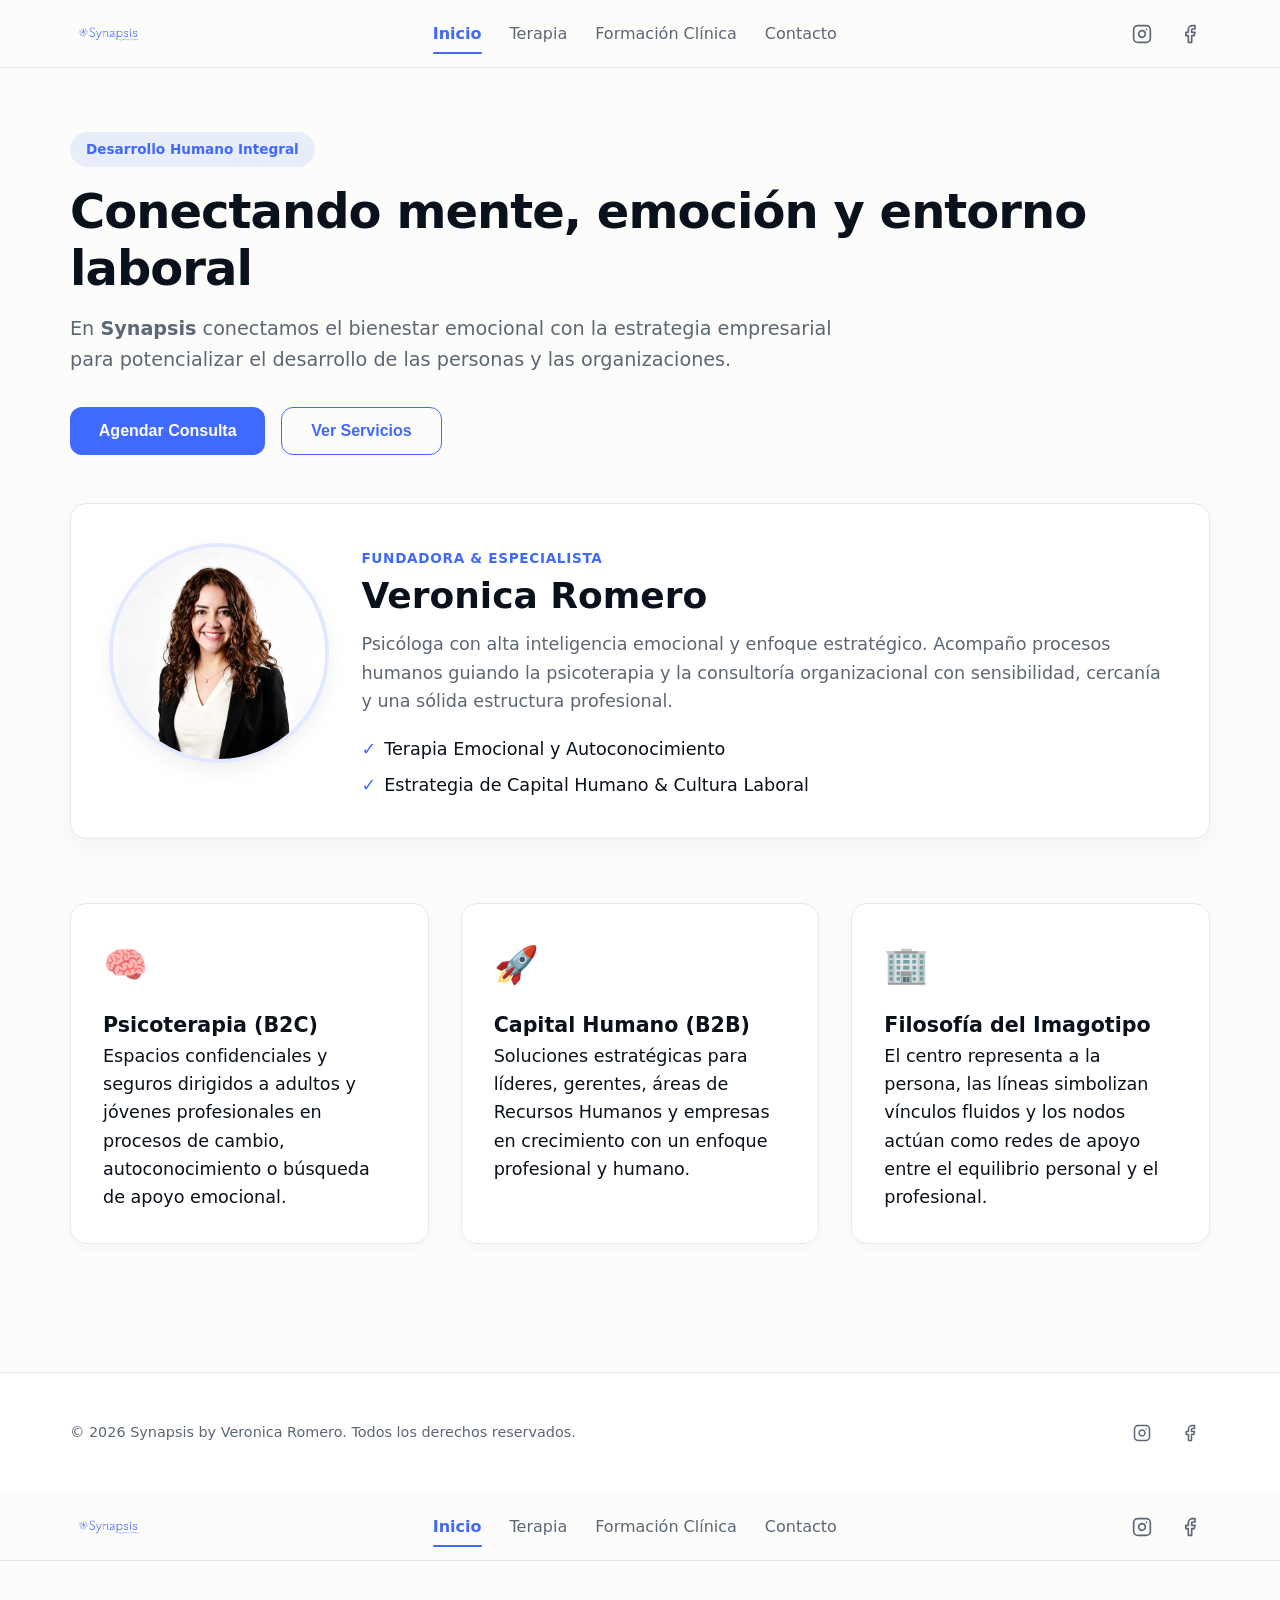
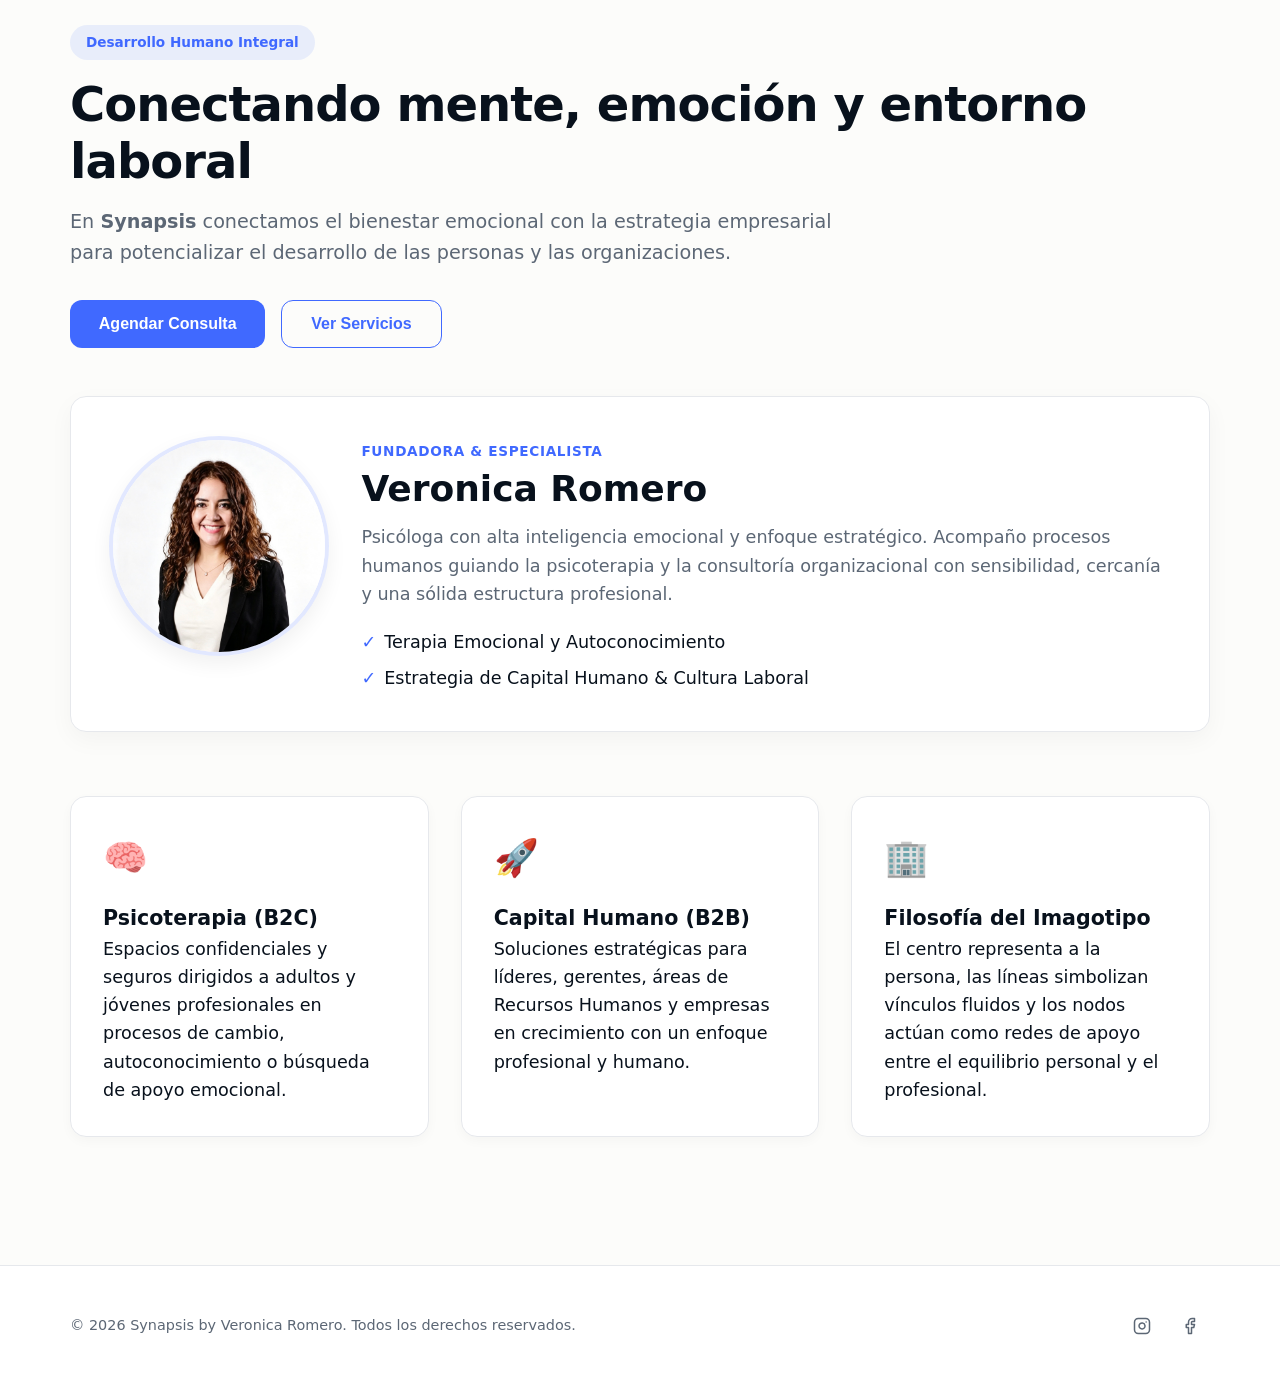
==== commit 7114b873: "Update index.html" ====
--- a/index.html
+++ b/index.html
@@ -4,7 +4,7 @@
   <meta charset="UTF-8">
   <meta name="viewport" content="width=device-width, initial-scale=1.0">
   <title>Synapsis by Veronica Romero | Psicología & Desarrollo Integral</title>
-  <link rel="stylesheet" href="styles.css">
+  <link rel="stylesheet" href="./css/styles.css">
   <link rel="preconnect" href="https://fonts.googleapis.com">
   <link rel="preconnect" href="https://fonts.gstatic.com" crossorigin>
   <link href="https://fonts.googleapis.com/css2?family=Plus+Jakarta+Sans:ital,wght@0,300;0,400;0,500;0,600;0,700;1,400&display=swap" rel="stylesheet">
@@ -15,7 +15,7 @@
   <header class="navbar">
     <div class="container nav-container">
       <a href="#inicio" class="logo" data-page="inicio">
-        <img src="Synapsis Logo.png" alt="Synapsis by Veronica Romero" class="logo-img">
+        <img src="./Synapsis Logo.png" alt="Synapsis by Veronica Romero" class="logo-img">
       </a>
 
       <button class="menu-toggle" id="menuToggle" aria-label="Abrir Menú" aria-expanded="false">
@@ -64,7 +64,7 @@
       <div class="container profile-section">
         <div class="profile-card">
           <div class="profile-img-container">
-            <img src="IMG_4152.jpg" alt="Veronica Romero - Founder & Psychologist" class="profile-img">
+            <img src="./IMG_4152.jpg" alt="Veronica Romero - Founder & Psychologist" class="profile-img">
           </div>
           <div class="profile-info">
             <span class="profile-title">Fundadora & Especialista</span>
@@ -240,6 +240,250 @@
     </div>
   </footer>
 
+  <script src="./js/script.js"></script>
+</body>
+</html><!DOCTYPE html>
+<html lang="es">
+<head>
+  <meta charset="UTF-8">
+  <meta name="viewport" content="width=device-width, initial-scale=1.0">
+  <title>Synapsis by Veronica Romero | Psicología & Desarrollo Integral</title>
+  <link rel="stylesheet" href="styles.css">
+  <link rel="preconnect" href="https://fonts.googleapis.com">
+  <link rel="preconnect" href="https://fonts.gstatic.com" crossorigin>
+  <link href="https://fonts.googleapis.com/css2?family=Plus+Jakarta+Sans:ital,wght@0,300;0,400;0,500;0,600;0,700;1,400&display=swap" rel="stylesheet">
+</head>
+<body>
+
+  <!-- Header & Navigation -->
+  <header class="navbar">
+    <div class="container nav-container">
+      <a href="#inicio" class="logo" data-page="inicio">
+        <img src="Synapsis Logo.png" alt="Synapsis by Veronica Romero" class="logo-img">
+      </a>
+
+      <button class="menu-toggle" id="menuToggle" aria-label="Abrir Menú" aria-expanded="false">
+        <span></span>
+        <span></span>
+        <span></span>
+      </button>
+
+      <nav class="nav-menu" id="navMenu">
+        <a href="#inicio" class="nav-link active" data-page="inicio">Inicio</a>
+        <a href="#terapia" class="nav-link" data-page="terapia">Terapia</a>
+        <a href="#formacion-clinica" class="nav-link" data-page="formacion-clinica">Formación Clínica</a>
+        <a href="#contacto" class="nav-link" data-page="contacto">Contacto</a>
+      </nav>
+
+      <div class="social-links">
+        <a href="https://instagram.com" target="_blank" rel="noopener" aria-label="Instagram">
+          <svg viewBox="0 0 24 24" width="20" height="20" stroke="currentColor" stroke-width="2" fill="none" stroke-linecap="round" stroke-linejoin="round"><rect x="2" y="2" width="20" height="20" rx="5" ry="5"></rect><path d="M16 11.37A4 4 0 1 1 12.63 8 4 4 0 0 1 16 11.37z"></path><line x1="17.5" y1="6.5" x2="17.51" y2="6.5"></line></svg>
+        </a>
+        <a href="https://facebook.com" target="_blank" rel="noopener" aria-label="Facebook">
+          <svg viewBox="0 0 24 24" width="20" height="20" stroke="currentColor" stroke-width="2" fill="none" stroke-linecap="round" stroke-linejoin="round"><path d="M18 2h-3a5 5 0 0 0-5 5v3H7v4h3v8h4v-8h3l1-4h-4V7a1 1 0 0 1 1-1h3z"></path></svg>
+        </a>
+      </div>
+    </div>
+  </header>
+
+  <main class="content-wrapper">
+
+    <!-- HOME / INICIO -->
+    <section id="inicio" class="page-section active">
+      <div class="hero">
+        <div class="container hero-content">
+          <span class="badge">Desarrollo Humano Integral</span>
+          <h1>Conectando mente, emoción y entorno laboral</h1>
+          <p class="hero-subtext">
+            En <strong>Synapsis</strong> conectamos el bienestar emocional con la estrategia empresarial para potencializar el desarrollo de las personas y las organizaciones.
+          </p>
+          <div class="hero-actions">
+            <button class="btn btn-primary nav-trigger" data-page="contacto">Agendar Consulta</button>
+            <button class="btn btn-secondary nav-trigger" data-page="terapia">Ver Servicios</button>
+          </div>
+        </div>
+      </div>
+
+      <!-- PROFILE CARD SECTION -->
+      <div class="container profile-section">
+        <div class="profile-card">
+          <div class="profile-img-container">
+            <img src="IMG_4152.jpg" alt="Veronica Romero - Founder & Psychologist" class="profile-img">
+          </div>
+          <div class="profile-info">
+            <span class="profile-title">Fundadora & Especialista</span>
+            <h2>Veronica Romero</h2>
+            <p class="profile-bio">
+              Psicóloga con alta inteligencia emocional y enfoque estratégico. Acompaño procesos humanos guiando la psicoterapia y la consultoría organizacional con sensibilidad, cercanía y una sólida estructura profesional.
+            </p>
+            <ul class="profile-highlights">
+              <li><span class="check-icon">✓</span> Terapia Emocional y Autoconocimiento</li>
+              <li><span class="check-icon">✓</span> Estrategia de Capital Humano & Cultura Laboral</li>
+            </ul>
+          </div>
+        </div>
+      </div>
+
+      <div class="container feature-grid">
+        <div class="card">
+          <div class="card-icon">🧠</div>
+          <h3>Psicoterapia (B2C)</h3>
+          <p>Espacios confidenciales y seguros dirigidos a adultos y jóvenes profesionales en procesos de cambio, autoconocimiento o búsqueda de apoyo emocional.</p>
+        </div>
+        <div class="card">
+          <div class="card-icon">🚀</div>
+          <h3>Capital Humano (B2B)</h3>
+          <p>Soluciones estratégicas para líderes, gerentes, áreas de Recursos Humanos y empresas en crecimiento con un enfoque profesional y humano.</p>
+        </div>
+        <div class="card">
+          <div class="card-icon">🏢</div>
+          <h3>Filosofía del Imagotipo</h3>
+          <p>El centro representa a la persona, las líneas simbolizan vínculos fluidos y los nodos actúan como redes de apoyo entre el equilibrio personal y el profesional.</p>
+        </div>
+      </div>
+    </section>
+
+    <!-- TERAPIA -->
+    <section id="terapia" class="page-section">
+      <div class="container">
+        <div class="section-header">
+          <span class="badge">Psicoterapia (B2C)</span>
+          <h2>Procesos de Autoconocimiento y Salud Emocional</h2>
+          <p>Espacios confidenciales y seguros con un tono cercano, cálido, empático y sereno.</p>
+        </div>
+
+        <div class="services-list">
+          <article class="service-card">
+            <h3>Servicios Integrados B2C</h3>
+            <p>Acompañamiento centrado en el desarrollo integral de las personas en procesos de cambio o autoconocimiento.</p>
+            <ul>
+              <li>Terapia Emocional para comprender y gestionar emociones.</li>
+              <li>Acompañamiento Psicológico guiado para el crecimiento personal.</li>
+              <li>Procesos de Autoconocimiento para alcanzar el equilibrio.</li>
+            </ul>
+          </article>
+
+          <article class="service-card">
+            <h3>Propósito y Enfoque de Comunicación</h3>
+            <p>Conectar a las personas con su bienestar emocional y su potencial profesional.</p>
+            <ul>
+              <li>Enfoque centrado en procesos, desarrollo y crecimiento sostenible.</li>
+              <li>Vocabulario clave: Conexión, equilibrio, salud emocional y bienestar.</li>
+              <li>Ambiente sereno y seguro orientado a la resiliencia y el acompañamiento.</li>
+            </ul>
+          </article>
+        </div>
+      </div>
+    </section>
+
+    <!-- FORMACIÓN CLÍNICA -->
+    <section id="formacion-clinica" class="page-section">
+      <div class="container">
+        <div class="section-header">
+          <span class="badge">Capital Humano (B2B)</span>
+          <h2>Soluciones Estratégicas Organizacionales</h2>
+          <p>Intervenciones profesionales y humanas para estructurar y potenciar equipos de trabajo.</p>
+        </div>
+
+        <div class="grid-2">
+          <div class="info-box">
+            <h3>Servicios Integrados B2B</h3>
+            <p>Dirigido a líderes, gerentes, áreas de Recursos Humanos y empresas en crecimiento.</p>
+            <ul class="check-list">
+              <li>Reclutamiento y Selección para la atracción de talento alineado a la cultura.</li>
+              <li>Evaluaciones Psicométricas con análisis profundo y técnico.</li>
+              <li>Capacitación y Desarrollo para fortalecer competencias y equipos.</li>
+              <li>Clima Laboral y Acompañamiento Organizacional para entornos saludables.</li>
+            </ul>
+          </div>
+
+          <div class="info-box">
+            <h3>Misión, Visión y Valores</h3>
+            <p>Impulsamos el desarrollo integral y el crecimiento sostenible de individuos y organizaciones.</p>
+            <ul class="check-list">
+              <li>Misión: Brindar servicios que impulsen el desarrollo integral y el crecimiento sostenible.</li>
+              <li>Visión: Ser referente en desarrollo humano uniendo el bienestar emocional con la estrategia empresarial.</li>
+              <li>Comunicación estratégica, clara y profundamente humana.</li>
+            </ul>
+          </div>
+        </div>
+      </div>
+    </section>
+
+    <!-- CONTACTO -->
+    <section id="contacto" class="page-section">
+      <div class="container">
+        <div class="section-header">
+          <span class="badge">Contacto</span>
+          <h2>Comienza tu Proceso en Synapsis</h2>
+          <p>Escríbenos para agendar una sesión inicial o solicitar una propuesta organizativa.</p>
+        </div>
+
+        <div class="contact-grid">
+          <form class="contact-form" id="contactForm">
+            <div class="form-group">
+              <label for="name">Nombre Completo</label>
+              <input type="text" id="name" required placeholder="Tu nombre">
+            </div>
+            <div class="form-group">
+              <label for="email">Correo Electrónico</label>
+              <input type="email" id="email" required placeholder="tu@email.com">
+            </div>
+            <div class="form-group">
+              <label for="service">Servicio de Interés</label>
+              <select id="service">
+                <option value="terapia-emocional">Terapia Emocional / Psicoterapia (B2C)</option>
+                <option value="acompanamiento-psicologico">Acompañamiento Psicológico</option>
+                <option value="capital-humano">Capital Humano & Servicios B2B</option>
+                <option value="capacitacion-desarrollo">Capacitación y Desarrollo</option>
+              </select>
+            </div>
+            <div class="form-group">
+              <label for="message">Mensaje</label>
+              <textarea id="message" rows="4" required placeholder="¿En qué podemos ayudarte?"></textarea>
+            </div>
+            <button type="submit" class="btn btn-primary full-width">Enviar Mensaje</button>
+            <div class="form-feedback" id="formFeedback"></div>
+          </form>
+
+          <div class="contact-info">
+            <div class="info-card">
+              <h4>Consultorio Presencial</h4>
+              <p>Av. Principal #450, Piso 3<br>Zona Saludable</p>
+            </div>
+            <div class="info-card">
+              <h4>Contacto Directo</h4>
+              <p>Email: contacto@synapsis.com<br>Tel: +52 (55) 0000-0000</p>
+            </div>
+            <div class="info-card">
+              <h4>Síguenos en Redes</h4>
+              <div class="social-links-inline">
+                <a href="https://instagram.com" target="_blank" rel="noopener">Instagram</a>
+                <a href="https://facebook.com" target="_blank" rel="noopener">Facebook</a>
+              </div>
+            </div>
+          </div>
+        </div>
+      </div>
+    </section>
+
+  </main>
+
+  <!-- Footer -->
+  <footer class="footer">
+    <div class="container footer-content">
+      <p>&copy; 2026 Synapsis by Veronica Romero. Todos los derechos reservados.</p>
+      <div class="social-links">
+        <a href="https://instagram.com" target="_blank" rel="noopener" aria-label="Instagram">
+          <svg viewBox="0 0 24 24" width="18" height="18" stroke="currentColor" stroke-width="2" fill="none" stroke-linecap="round" stroke-linejoin="round"><rect x="2" y="2" width="20" height="20" rx="5" ry="5"></rect><path d="M16 11.37A4 4 0 1 1 12.63 8 4 4 0 0 1 16 11.37z"></path><line x1="17.5" y1="6.5" x2="17.51" y2="6.5"></line></svg>
+        </a>
+        <a href="https://facebook.com" target="_blank" rel="noopener" aria-label="Facebook">
+          <svg viewBox="0 0 24 24" width="18" height="18" stroke="currentColor" stroke-width="2" fill="none" stroke-linecap="round" stroke-linejoin="round"><path d="M18 2h-3a5 5 0 0 0-5 5v3H7v4h3v8h4v-8h3l1-4h-4V7a1 1 0 0 1 1-1h3z"></path></svg>
+        </a>
+      </div>
+    </div>
+  </footer>
+
   <script src="script.js"></script>
 </body>
 </html>
--- a/css/styles.css
+++ b/css/styles.css
@@ -0,0 +1,548 @@
+:root {
+  /* Brand Palette from Identity Manual & Logo */
+  --color-primary: #4069FF;        /* Light Royal Blue */
+  --color-primary-hover: #2B50E0;
+  --color-secondary: #8FA8FF;      /* Azul Sereno */
+  --color-accent: #FF5B6D;         /* Coral Humano */
+  --bg-main: #FCFCFA;             /* Blanco Marfil Suave */
+  --bg-surface: #FFFFFF;
+  --text-dark: #08111C;           /* Navy Profundo */
+  --text-muted: #5C6775;
+  --border-light: #E6E8EC;
+  
+  --radius-sm: 8px;
+  --radius-md: 12px;
+  --radius-lg: 16px;
+  --transition: all 0.3s cubic-bezier(0.4, 0, 0.2, 1);
+
+  /* Fluid Typography & Spacing */
+  --space-sm: clamp(0.75rem, 2vw, 1rem);
+  --space-md: clamp(1.25rem, 3vw, 2rem);
+  --space-lg: clamp(2rem, 5vw, 4rem);
+  --font-h1: clamp(1.85rem, 4vw + 1rem, 3rem);
+  --font-h2: clamp(1.5rem, 3vw + 0.5rem, 2.25rem);
+  --font-body: clamp(0.95rem, 1vw + 0.5rem, 1.1rem);
+}
+
+* {
+  box-sizing: border-box;
+  margin: 0;
+  padding: 0;
+}
+
+html {
+  scroll-behavior: smooth;
+  -webkit-text-size-adjust: 100%;
+}
+
+body {
+  font-family: 'Plus Jakarta Sans', system-ui, -apple-system, sans-serif;
+  background-color: var(--bg-main);
+  color: var(--text-dark);
+  font-size: var(--font-body);
+  line-height: 1.6;
+  overflow-x: hidden;
+}
+
+.container {
+  width: min(90%, 1140px);
+  margin-inline: auto;
+}
+
+/* Navbar & Brand Header */
+.navbar {
+  position: sticky;
+  top: 0;
+  background-color: rgba(252, 252, 250, 0.94);
+  backdrop-filter: blur(12px);
+  -webkit-backdrop-filter: blur(12px);
+  border-bottom: 1px solid var(--border-light);
+  z-index: 1000;
+  padding: 0.85rem 0;
+}
+
+.nav-container {
+  display: flex;
+  align-items: center;
+  justify-content: space-between;
+  gap: 1rem;
+}
+
+.logo {
+  display: flex;
+  align-items: center;
+  text-decoration: none;
+}
+
+.logo-img {
+  height: 40px;
+  width: auto;
+  object-fit: contain;
+  transition: var(--transition);
+}
+
+.logo-img:hover {
+  opacity: 0.9;
+}
+
+.nav-menu {
+  display: flex;
+  gap: 1.75rem;
+}
+
+.nav-link {
+  text-decoration: none;
+  color: var(--text-muted);
+  font-weight: 500;
+  font-size: 1rem;
+  padding: 0.25rem 0;
+  transition: var(--transition);
+  position: relative;
+}
+
+.nav-link:hover,
+.nav-link.active {
+  color: var(--color-primary);
+  font-weight: 600;
+}
+
+.nav-link.active::after {
+  content: '';
+  position: absolute;
+  bottom: -4px;
+  left: 0;
+  width: 100%;
+  height: 2px;
+  background-color: var(--color-primary);
+  border-radius: 2px;
+}
+
+.social-links {
+  display: flex;
+  align-items: center;
+  gap: 0.5rem;
+}
+
+.social-links a {
+  display: inline-flex;
+  align-items: center;
+  justify-content: center;
+  min-width: 40px;
+  min-height: 40px;
+  color: var(--text-muted);
+  border-radius: 50%;
+  transition: var(--transition);
+}
+
+.social-links a:hover {
+  color: var(--color-primary);
+  background-color: rgba(64, 105, 255, 0.08);
+}
+
+/* Mobile Hamburger Toggle */
+.menu-toggle {
+  display: none;
+  flex-direction: column;
+  justify-content: center;
+  gap: 5px;
+  min-width: 44px;
+  min-height: 44px;
+  background: none;
+  border: none;
+  cursor: pointer;
+  padding: 8px;
+  border-radius: var(--radius-sm);
+  z-index: 1001;
+  margin-left: auto; /* Pushes the menu toggle to the far right */
+}
+
+.menu-toggle span {
+  width: 22px;
+  height: 2px;
+  background-color: var(--text-dark);
+  transition: var(--transition);
+}
+
+.menu-toggle.open span:nth-child(1) {
+  transform: translateY(7px) rotate(45deg);
+}
+
+.menu-toggle.open span:nth-child(2) {
+  opacity: 0;
+}
+
+.menu-toggle.open span:nth-child(3) {
+  transform: translateY(-7px) rotate(-45deg);
+}
+
+/* Single Page Sections Switch */
+.page-section {
+  display: none;
+  padding: var(--space-lg) 0;
+  animation: fadeIn 0.4s cubic-bezier(0.4, 0, 0.2, 1) forwards;
+}
+
+.page-section.active {
+  display: block;
+}
+
+@keyframes fadeIn {
+  from { opacity: 0; transform: translateY(12px); }
+  to { opacity: 1; transform: translateY(0); }
+}
+
+/* Hero & Badges */
+.badge {
+  display: inline-block;
+  background-color: rgba(64, 105, 255, 0.1);
+  color: var(--color-primary);
+  font-size: 0.85rem;
+  font-weight: 600;
+  padding: 0.4rem 1rem;
+  border-radius: 20px;
+  margin-bottom: 1rem;
+}
+
+h1 {
+  font-size: var(--font-h1);
+  line-height: 1.2;
+  margin-bottom: 1rem;
+  color: var(--text-dark);
+  letter-spacing: -0.02em;
+}
+
+h2 {
+  font-size: var(--font-h2);
+  line-height: 1.25;
+  margin-bottom: 0.5rem;
+  color: var(--text-dark);
+}
+
+.hero-subtext {
+  font-size: clamp(1rem, 1.5vw, 1.2rem);
+  color: var(--text-muted);
+  max-width: 65ch;
+  margin-bottom: 2rem;
+}
+
+.hero-actions {
+  display: flex;
+  gap: 1rem;
+  flex-wrap: wrap;
+}
+
+/* Action Buttons */
+.btn {
+  display: inline-flex;
+  align-items: center;
+  justify-content: center;
+  min-height: 48px;
+  padding: 0.8rem 1.8rem;
+  border-radius: var(--radius-md);
+  font-weight: 600;
+  font-size: 1rem;
+  cursor: pointer;
+  border: none;
+  transition: var(--transition);
+  text-decoration: none;
+}
+
+.btn-primary {
+  background-color: var(--color-primary);
+  color: #FFFFFF;
+}
+
+.btn-primary:hover {
+  background-color: var(--color-primary-hover);
+  transform: translateY(-2px);
+  box-shadow: 0 6px 16px rgba(64, 105, 255, 0.25);
+}
+
+.btn-secondary {
+  background-color: transparent;
+  color: var(--color-primary);
+  border: 1.5px solid var(--color-primary);
+}
+
+.btn-secondary:hover {
+  background-color: rgba(64, 105, 255, 0.08);
+}
+
+/* Profile Card Styling */
+.profile-section {
+  margin-top: 3rem;
+}
+
+.profile-card {
+  background: var(--bg-surface);
+  border: 1px solid var(--border-light);
+  border-radius: var(--radius-lg);
+  padding: clamp(1.5rem, 3vw, 2.5rem);
+  display: flex;
+  flex-direction: column;
+  align-items: center;
+  gap: 2rem;
+  box-shadow: 0 8px 24px rgba(8, 17, 28, 0.04);
+  transition: var(--transition);
+}
+
+.profile-card:hover {
+  box-shadow: 0 12px 32px rgba(8, 17, 28, 0.07);
+}
+
+.profile-img-container {
+  width: 220px;
+  height: 220px;
+  flex-shrink: 0;
+  border-radius: 50%;
+  overflow: hidden;
+  border: 4px solid rgba(64, 105, 255, 0.15);
+  box-shadow: 0 8px 20px rgba(0, 0, 0, 0.06);
+}
+
+.profile-img {
+  width: 100%;
+  height: 100%;
+  object-fit: cover;
+  object-position: top center;
+}
+
+.profile-info {
+  flex: 1;
+}
+
+.profile-title {
+  display: inline-block;
+  font-size: 0.85rem;
+  font-weight: 700;
+  color: var(--color-primary);
+  text-transform: uppercase;
+  letter-spacing: 0.05em;
+  margin-bottom: 0.25rem;
+}
+
+.profile-info h2 {
+  margin-bottom: 0.75rem;
+}
+
+.profile-bio {
+  color: var(--text-muted);
+  margin-bottom: 1.25rem;
+  line-height: 1.6;
+}
+
+.profile-highlights {
+  list-style: none;
+  display: flex;
+  flex-direction: column;
+  gap: 0.5rem;
+}
+
+.profile-highlights li {
+  display: flex;
+  align-items: center;
+  gap: 0.5rem;
+  font-weight: 500;
+  color: var(--text-dark);
+}
+
+.check-icon {
+  color: var(--color-primary);
+  font-weight: 700;
+}
+
+/* Component Grids & Cards */
+.feature-grid, .grid-2 {
+  display: grid;
+  grid-template-columns: repeat(auto-fit, minmax(280px, 1fr));
+  gap: var(--space-md);
+  margin-top: var(--space-lg);
+}
+
+.card, .info-box, .service-card {
+  background-color: var(--bg-surface);
+  border: 1px solid var(--border-light);
+  border-radius: var(--radius-lg);
+  padding: clamp(1.25rem, 3vw, 2rem);
+  transition: var(--transition);
+  box-shadow: 0 4px 12px rgba(8, 17, 28, 0.03);
+}
+
+.card:hover, .service-card:hover {
+  box-shadow: 0 12px 24px rgba(8, 17, 28, 0.06);
+  transform: translateY(-2px);
+}
+
+.card-icon {
+  font-size: 2.25rem;
+  margin-bottom: 1rem;
+}
+
+.services-list {
+  display: flex;
+  flex-direction: column;
+  gap: 1.5rem;
+  margin-top: 2rem;
+}
+
+.service-card ul, .check-list {
+  margin-top: 1rem;
+  padding-left: 1.25rem;
+  color: var(--text-muted);
+}
+
+.service-card li, .check-list li {
+  margin-bottom: 0.5rem;
+}
+
+/* Contact Grid & Form UI */
+.contact-grid {
+  display: grid;
+  grid-template-columns: 1fr;
+  gap: var(--space-md);
+  margin-top: 2rem;
+}
+
+.contact-form {
+  background: var(--bg-surface);
+  padding: clamp(1.25rem, 3vw, 2.25rem);
+  border-radius: var(--radius-lg);
+  border: 1px solid var(--border-light);
+  box-shadow: 0 4px 12px rgba(8, 17, 28, 0.03);
+}
+
+.form-group {
+  margin-bottom: 1.25rem;
+}
+
+.form-group label {
+  display: block;
+  font-size: 0.9rem;
+  font-weight: 600;
+  margin-bottom: 0.4rem;
+}
+
+.form-group input,
+.form-group select,
+.form-group textarea {
+  width: 100%;
+  padding: 0.85rem 1rem;
+  border: 1px solid var(--border-light);
+  border-radius: var(--radius-sm);
+  font-family: inherit;
+  font-size: 16px;
+  background-color: var(--bg-main);
+  transition: var(--transition);
+}
+
+.form-group input:focus,
+.form-group select:focus,
+.form-group textarea:focus {
+  outline: none;
+  border-color: var(--color-primary);
+  background-color: #FFFFFF;
+  box-shadow: 0 0 0 3px rgba(64, 105, 255, 0.15);
+}
+
+.full-width {
+  width: 100%;
+}
+
+.form-feedback {
+  margin-top: 1rem;
+  font-size: 0.95rem;
+  font-weight: 500;
+}
+
+.info-card {
+  background-color: var(--bg-surface);
+  padding: 1.5rem;
+  border-radius: var(--radius-md);
+  border: 1px solid var(--border-light);
+  margin-bottom: 1.25rem;
+}
+
+.info-card h4 {
+  color: var(--color-primary);
+  margin-bottom: 0.5rem;
+}
+
+.social-links-inline {
+  display: flex;
+  gap: 1.25rem;
+  margin-top: 0.5rem;
+}
+
+.social-links-inline a {
+  color: var(--color-primary);
+  text-decoration: none;
+  font-weight: 600;
+}
+
+/* Footer */
+.footer {
+  border-top: 1px solid var(--border-light);
+  padding: 2.5rem 0;
+  margin-top: var(--space-lg);
+  background-color: var(--bg-surface);
+}
+
+.footer-content {
+  display: flex;
+  flex-direction: column;
+  align-items: center;
+  gap: 1.25rem;
+  text-align: center;
+  font-size: 0.9rem;
+  color: var(--text-muted);
+}
+
+/* Responsive Media Queries */
+@media (min-width: 768px) {
+  .profile-card {
+    flex-direction: row;
+    align-items: flex-start;
+  }
+}
+
+@media (max-width: 899px) {
+  .menu-toggle {
+    display: flex;
+  }
+
+  /* Hide header social icons on mobile viewports so button goes all the way right */
+  .nav-container .social-links {
+    display: none;
+  }
+
+  .nav-menu {
+    position: fixed;
+    top: 0;
+    right: -100%;
+    width: 80%;
+    max-width: 320px;
+    height: 100vh;
+    background-color: var(--bg-surface);
+    box-shadow: -10px 0 30px rgba(0, 0, 0, 0.08);
+    flex-direction: column;
+    padding: 5rem 2rem 2rem;
+    gap: 1.25rem;
+    transition: right 0.35s cubic-bezier(0.4, 0, 0.2, 1);
+  }
+
+  .nav-menu.open {
+    right: 0;
+  }
+}
+
+@media (min-width: 900px) {
+  .contact-grid {
+    grid-template-columns: 3fr 2fr;
+  }
+
+  .footer-content {
+    flex-direction: row;
+    justify-content: space-between;
+    text-align: left;
+  }
+}
